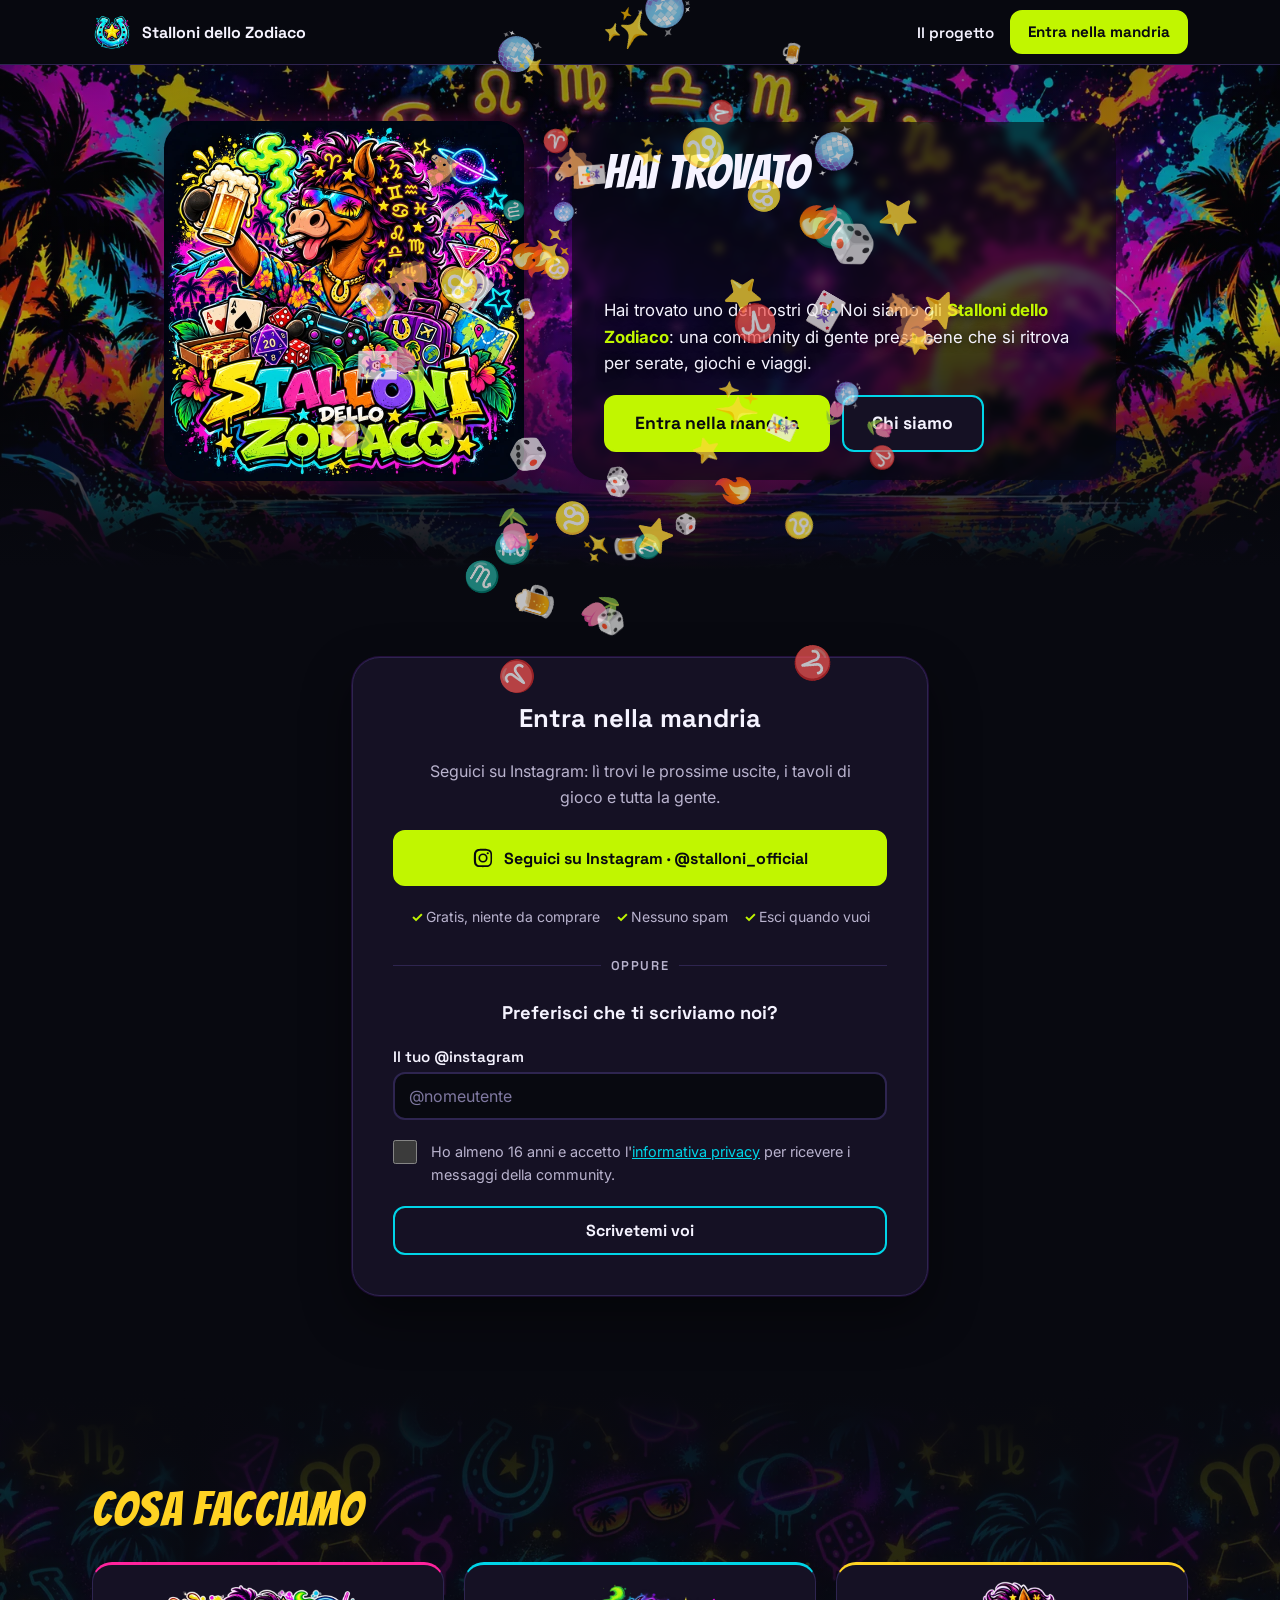
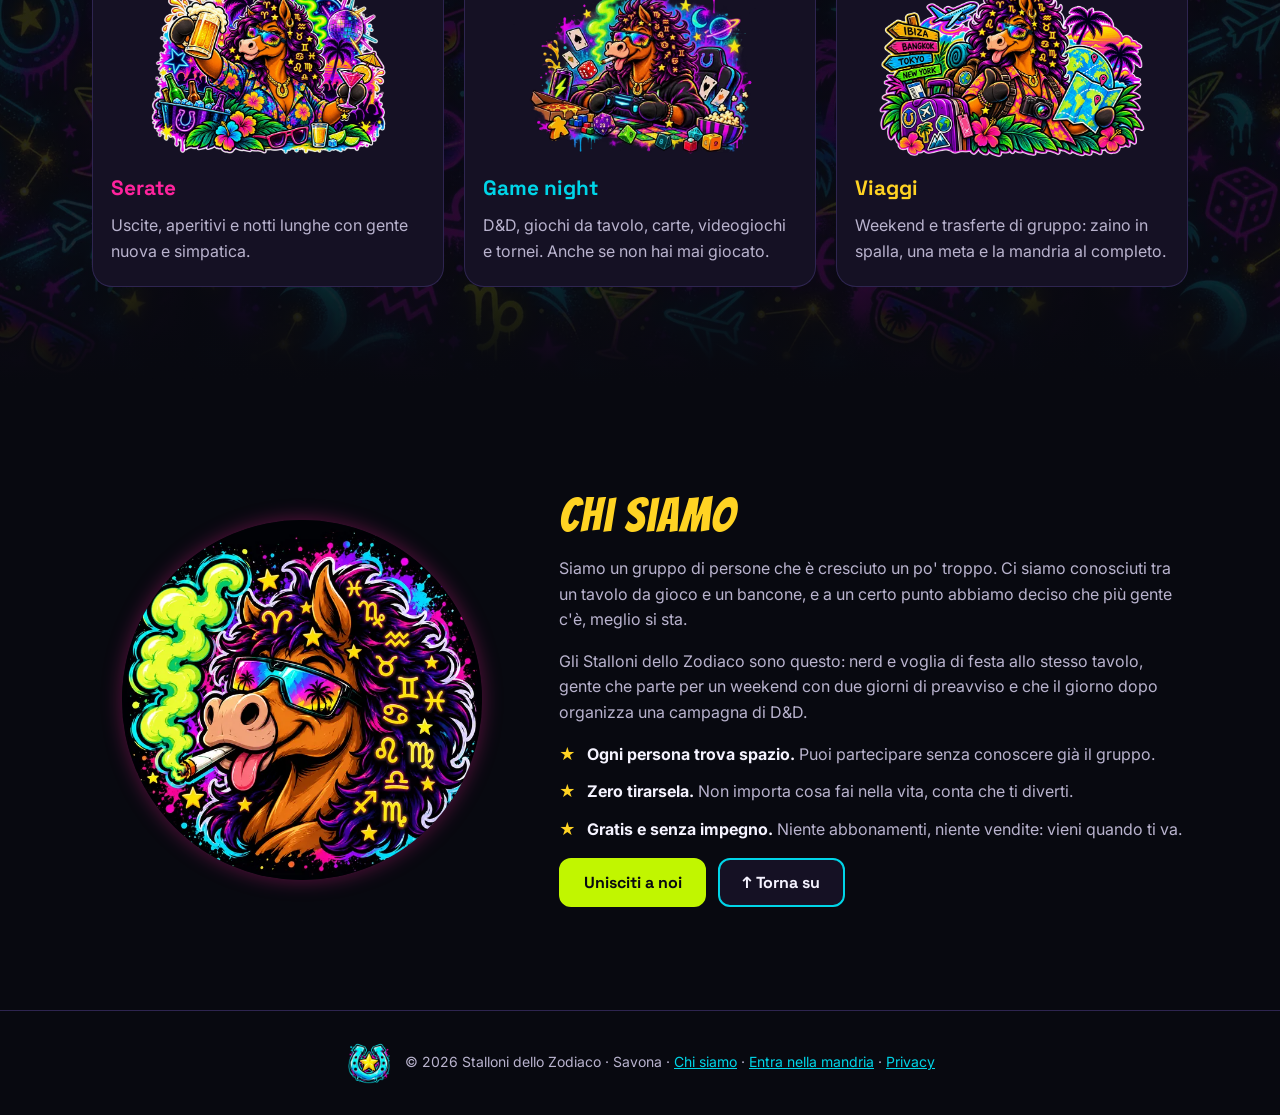
==== landing/stallonati/index.html @ fc93fd8c "Crea home caccia QR, condividi componenti e centra il modulo community" ====
<!doctype html>
<html lang="it">
<head>
  <meta charset="utf-8">
  <meta name="viewport" content="width=device-width, initial-scale=1, viewport-fit=cover">
  <title>Hai trovato la mandria · Stalloni dello Zodiaco</title>
  <meta name="description" content="Stalloni dello Zodiaco: una community di gente presa bene tra serate, game night e viaggi. Entra nella mandria.">
  <meta name="theme-color" content="#080910">
  <meta property="og:title" content="Hai trovato la mandria 🐴">
  <meta property="og:description" content="Serate, game night e viaggi con gente presa bene. Entra nella mandria degli Stalloni dello Zodiaco.">
  <meta property="og:image" content="../assets/og.jpg">
  <meta property="og:type" content="website">
  <link rel="icon" type="image/png" href="../assets/favicon.png">
  <link rel="apple-touch-icon" href="../assets/apple-touch-icon.png">
  <link rel="preconnect" href="https://fonts.googleapis.com">
  <link rel="preconnect" href="https://fonts.gstatic.com" crossorigin>
  <link href="https://fonts.googleapis.com/css2?family=Bangers&family=Inter:wght@400;500;600&family=Space+Grotesk:wght@500;600;700&display=swap" rel="stylesheet">
  <link rel="preload" as="image" href="../assets/brand/logo-completo.webp">
  <link rel="stylesheet" href="../style.css">
</head>
<body>
  <!-- INTRO: timbro "MANDRIA!" con esplosione di coriandoli. Tocca per saltare. -->
  <div class="intro" id="intro" aria-hidden="true">
    <img class="intro-logo" src="../assets/brand/logo-completo.webp" alt="">
    <div class="stamp">Sei stato stallonato</div>
  </div>
  <canvas class="confetti" id="confetti" aria-hidden="true"></canvas>

  <div data-component="header"></div>

  <main id="top">
    <!-- HERO -->
    <section class="hero">
      <div class="container hero-inner">
        <img class="hero-logo" src="../assets/brand/logo-completo.webp" width="720" height="720"
             alt="Logo Stalloni dello Zodiaco: uno stallone marrone con criniera viola piena di segni zodiacali">
        <div class="hero-copy">
          <h1 class="headline" aria-label="Hai trovato la mandria!">
            <span class="line">Hai trovato</span>
            <span class="line big" id="headline-accent">la mandria!</span>
          </h1>
          <p class="hero-sub">Hai trovato uno dei nostri QR. Noi siamo gli <strong>Stalloni dello Zodiaco</strong>: una community di gente presa bene che si ritrova per serate, giochi e viaggi.</p>
          <div class="hero-actions">
            <a class="button button-primary button-large" href="#mandria">Entra nella mandria</a>
            <a class="button button-secondary button-large" href="#chi-siamo">Chi siamo</a>
          </div>
        </div>
      </div>
    </section>

    <!-- ISCRIZIONE: WhatsApp e Instagram prima, form come alternativa -->
    <div data-component="mandria"></div>

    <div data-component="activities"></div>
    <div data-component="about"></div>
  </main>

  <div data-component="footer"></div>

  <script src="../modules/site.js"></script>
  <script src="../components/header.js"></script>
  <script src="../components/mandria.js"></script>
  <script src="../components/activities.js"></script>
  <script src="../components/about.js"></script>
  <script src="../components/footer.js"></script>
  <script src="../modules/config.js"></script>
  <script src="../modules/community.js"></script>
  <script src="../modules/qr-intro.js"></script>
</body>
</html>
---- landing/style.css ----
/* Stalloni dello Zodiaco: token dal design system (stalloni-design-system.md) */
:root {
  color-scheme: dark;

  --color-bg: #080910;
  --color-surface: #151124;
  --color-surface-2: #1d1733;
  --color-line: #2e2550;
  --color-purple: #8026CE;
  --color-cyan: #00D5E8;
  --color-pink: #FF239D;
  --color-lime: #C1F600;
  --color-yellow: #FFD323;
  --color-orange: #FF7518;
  --color-text: #F5F3FF;
  --color-text-muted: #B9B3CE;
  --color-on-accent: #080910;
  --color-error: #FF6FBE;

  --font-display: "Bangers", Impact, "Arial Black", sans-serif;
  --font-heading: "Space Grotesk", system-ui, sans-serif;
  --font-body: "Inter", system-ui, -apple-system, sans-serif;

  --gradient-brand: linear-gradient(135deg, #8026CE 0%, #FF239D 50%, #00D5E8 100%);
  --shadow-cyan: 0 0 20px rgba(0, 213, 232, 0.35);
  --shadow-pink: 0 0 20px rgba(255, 35, 157, 0.35);
  --shadow-lime: 0 0 20px rgba(193, 246, 0, 0.25);

  --radius-sm: 8px;
  --radius-md: 12px;
  --radius-lg: 20px;
  --radius-xl: 28px;
  --container-max: 1160px;
  --gutter: clamp(16px, 4vw, 32px);
  --section-space: clamp(3.5rem, 8vw, 7rem);
}

/* BASE */
*, *::before, *::after { box-sizing: border-box; }
[hidden] { display: none !important; }
html { scroll-behavior: smooth; scroll-padding-top: 72px; }

body {
  margin: 0;
  min-height: 100vh;
  background: var(--color-bg);
  color: var(--color-text);
  font-family: var(--font-body);
  font-size: 1rem;
  line-height: 1.6;
  overflow-x: hidden;
  -webkit-font-smoothing: antialiased;
}

img { max-width: 100%; height: auto; display: block; }
a { color: var(--color-cyan); }
h1, h2, h3 { margin: 0; text-wrap: balance; }
h2, h3 { font-family: var(--font-heading); font-weight: 700; }
p { margin: 0; }

:focus-visible { outline: 3px solid var(--color-cyan); outline-offset: 3px; }

.container {
  width: 100%;
  max-width: var(--container-max);
  margin: 0 auto;
  padding-left: max(var(--gutter), env(safe-area-inset-left, 0px));
  padding-right: max(var(--gutter), env(safe-area-inset-right, 0px));
}
.container.narrow { max-width: 640px; }

.section { padding-block: var(--section-space); }
.section-title {
  font-family: var(--font-display);
  font-weight: 400;
  font-size: 2.4rem;
  line-height: 1;
  letter-spacing: .025em;
  color: var(--color-yellow);
}

.sr-only { position: absolute; width: 1px; height: 1px; overflow: hidden; clip: rect(0 0 0 0); }
.hp { position: absolute; left: -9999px; width: 1px; height: 1px; opacity: 0; }

/* BOTTONI */
.button {
  display: inline-flex;
  align-items: center;
  justify-content: center;
  gap: 10px;
  min-height: 48px;
  padding: .8rem 1.4rem;
  border-radius: var(--radius-md);
  border: 2px solid transparent;
  font: 700 1rem/1.2 var(--font-heading);
  text-decoration: none;
  cursor: pointer;
  transition: transform .18s ease, box-shadow .18s ease, background-color .18s ease;
  -webkit-tap-highlight-color: transparent;
}
.button:hover { transform: translateY(-2px); }
.button:active { transform: translateY(0); }
.button[disabled] { opacity: .6; cursor: wait; transform: none; }
.button svg { width: 22px; height: 22px; flex: none; }

.button-primary { background: var(--color-lime); border-color: var(--color-lime); color: var(--color-on-accent); }
.button-primary:hover { box-shadow: var(--shadow-lime); }

.button-secondary { background: var(--color-surface); border-color: var(--color-cyan); color: var(--color-text); }
.button-secondary:hover { box-shadow: var(--shadow-cyan); }

.button-small { min-height: 44px; padding: .5rem 1rem; font-size: .95rem; }
.button-large { min-height: 56px; padding: 1rem 1.8rem; font-size: 1.1rem; }
.button-block { width: 100%; }

/* Bottone senza link ancora configurato */
.button.soon { opacity: .5; cursor: default; pointer-events: none; }

.linkbtn {
  background: none;
  border: 0;
  min-height: 44px;
  padding: 8px;
  font: 500 .95rem var(--font-body);
  color: var(--color-text-muted);
  text-decoration: underline;
  cursor: pointer;
}

/* HEADER */
.site-header {
  position: sticky;
  top: env(safe-area-inset-top, 0px);
  z-index: 20;
  background: rgba(8, 9, 16, .82);
  backdrop-filter: blur(10px);
  -webkit-backdrop-filter: blur(10px);
  border-bottom: 1px solid var(--color-line);
}
body::before {
  content: "";
  position: fixed;
  inset: 0 0 auto;
  height: env(safe-area-inset-top, 0px);
  z-index: 21;
  background: var(--color-bg);
}
.header-inner { display: flex; align-items: center; justify-content: space-between; gap: 12px; padding-block: 10px; }
.brand { display: flex; align-items: center; gap: 10px; color: var(--color-text); text-decoration: none; font: 700 1rem var(--font-heading); min-width: 0; }
.brand img { width: 40px; height: 40px; }
.brand span { white-space: nowrap; overflow: hidden; text-overflow: ellipsis; }
.header-nav { display: flex; align-items: center; gap: 6px; flex: none; }
.nav-link {
  display: inline-flex;
  align-items: center;
  min-height: 44px;
  padding: 0 10px;
  color: var(--color-text);
  font: 600 .95rem var(--font-heading);
  text-decoration: none;
  border-radius: var(--radius-sm);
}
.nav-link:hover { color: var(--color-cyan); }
.hero-actions { display: flex; flex-wrap: wrap; gap: 12px; justify-content: inherit; }
.hero-copy .hero-actions { justify-content: center; }

/* HERO */
.hero {
  position: relative;
  padding-block: 28px 56px;
  background:
    linear-gradient(180deg, rgba(8, 9, 16, .55) 0%, rgba(8, 9, 16, .35) 40%, var(--color-bg) 100%),
    url("assets/backgrounds/hero-cosmic-mobile.webp") center top / cover no-repeat,
    var(--color-bg);
}
.hero-inner { display: grid; gap: 20px; justify-items: center; text-align: center; }
.hero-logo {
  width: min(70vw, 300px);
  border-radius: var(--radius-xl);
  box-shadow: 0 18px 50px rgba(0, 0, 0, .55), var(--shadow-pink);
  animation: pop .7s cubic-bezier(.2, 1.6, .4, 1) both;
}
@keyframes pop { from { transform: scale(.6) rotate(-6deg); opacity: 0; } }
.hero-copy { display: grid; gap: 18px; justify-items: center; max-width: 34rem; }

.headline {
  font-family: var(--font-display);
  font-weight: 400;
  line-height: .95;
  letter-spacing: .025em;
  text-transform: uppercase;
}
.headline .line { display: block; font-size: clamp(2rem, 8vw, 3rem); color: var(--color-text); }
.headline .big { font-size: clamp(2.9rem, 13vw, 5.5rem); white-space: nowrap; }
.headline .big .ch {
  display: inline-block;
  color: var(--c);
  -webkit-text-stroke: 2px var(--color-bg);
  paint-order: stroke fill;
  text-shadow: 3px 4px 0 var(--color-bg);
  animation: bounce .6s cubic-bezier(.3, 1.8, .5, 1) both;
  animation-delay: calc(var(--i) * 50ms + 150ms);
}
@keyframes bounce { from { transform: translateY(-50px) scale(.4); opacity: 0; } }

.hero-sub { font-size: 1.05rem; color: var(--color-text); max-width: 32rem; text-shadow: 0 1px 8px rgba(0, 0, 0, .8); }
.hero-sub strong { color: var(--color-lime); }

/* PANNELLO ISCRIZIONE */
/* Ritmo uniforme e pannello centrato su entrambe le pagine. */
.join-section { padding-block: clamp(48px, 7vw, 88px); }
.join-section .panel { width: 100%; margin-inline: auto; padding: clamp(24px, 5vw, 40px); }
.join-section .join { text-align: center; gap: 20px; }
.join-section .join .lead { max-width: 28rem; margin-inline: auto; }
.join-section .panel > form, .join-section .panel > .success { margin-top: 28px; }
.join-section form { gap: 20px; }
.join-section #signup h3, .join-section #profile > .lead { text-align: center; }
.join-section .social { min-height: 56px; }
.join-section .trust { gap: 8px 16px; }
.join-section .field, .join-section .check { text-align: left; }
.join-section .check { align-items: start; }
.join-section .or { margin: 0 0 4px; }
[data-component="header"] { position: sticky; top: env(safe-area-inset-top, 0px); z-index: 20; }
[data-component="header"] .site-header { position: static; }
.panel {
  background: var(--color-surface);
  border: 1px solid var(--color-line);
  border-radius: var(--radius-xl);
  padding: 24px 20px;
  box-shadow: 0 20px 50px rgba(0, 0, 0, .45), 0 0 0 1px rgba(128, 38, 206, .25);
}
.panel h2 { font-size: 1.6rem; }
.lead { color: var(--color-text-muted); }
.join, form, .success { display: grid; gap: 14px; }
.panel-mascot { width: 104px; height: 104px; justify-self: center; border-radius: 50%; box-shadow: var(--shadow-pink); }
#profile h2, .success h2, .success .lead { text-align: center; }

.trust {
  list-style: none;
  margin: 0;
  padding: 0;
  display: flex;
  flex-wrap: wrap;
  justify-content: center;
  gap: 4px 16px;
  font-size: .875rem;
  color: var(--color-text-muted);
}
.trust li::before { content: "✓ "; color: var(--color-lime); font-weight: 700; }

.or {
  display: flex;
  align-items: center;
  gap: 10px;
  margin-top: 10px;
  color: var(--color-text-muted);
  font: 600 .8rem var(--font-heading);
  text-transform: uppercase;
  letter-spacing: .12em;
}
.or::before, .or::after { content: ""; flex: 1; height: 1px; background: var(--color-line); }
#signup h3 { font-size: 1.15rem; }

/* CAMPI FORM */
.field { display: grid; gap: 6px; border: 0; padding: 0; margin: 0; min-width: 0; }
.label { font: 600 .95rem var(--font-heading); color: var(--color-text); padding: 0; }
.label em { font-weight: 500; font-style: normal; color: var(--color-text-muted); }
input[type=text], input[type=tel], input[type=email] {
  width: 100%;
  min-height: 48px;
  padding: 12px 14px;
  font: 400 1rem var(--font-body); /* 16px evita lo zoom automatico su iOS */
  color: var(--color-text);
  background: var(--color-bg);
  border: 2px solid var(--color-line);
  border-radius: var(--radius-md);
  outline: none;
  transition: border-color .15s, box-shadow .15s;
  appearance: none;
}
input::placeholder { color: #7f78a0; }
input:focus { border-color: var(--color-cyan); box-shadow: var(--shadow-cyan); }
input.invalid { border-color: var(--color-error); }

.check { display: grid; grid-template-columns: 28px 1fr; gap: 10px; align-items: start; font-size: .9rem; color: var(--color-text-muted); }
.check input { width: 24px; height: 24px; margin: 0; accent-color: var(--color-lime); }
.check.invalid span { color: var(--color-error); }

.error {
  padding: 10px 12px;
  border-radius: var(--radius-sm);
  border: 1px solid var(--color-error);
  background: rgba(255, 35, 157, .1);
  color: var(--color-text);
  font-size: .9rem;
}
.error::before { content: "⚠ "; color: var(--color-error); }

/* CLASSI D&D */
.chips { display: grid; grid-template-columns: 1fr 1fr; gap: 8px; }
.chip {
  position: relative;
  display: flex;
  align-items: center;
  gap: 8px;
  min-height: 56px;
  padding: 10px;
  border: 2px solid var(--color-line);
  border-radius: var(--radius-md);
  background: var(--color-bg);
  font: 600 .85rem/1.2 var(--font-heading);
  cursor: pointer;
  transition: transform .15s, border-color .15s, box-shadow .15s;
  -webkit-tap-highlight-color: transparent;
}
.chip input { position: absolute; opacity: 0; pointer-events: none; }
.chip .ico { font-size: 22px; flex: none; }
.chip:has(input:checked) { border-color: var(--c, var(--color-lime)); box-shadow: 0 0 14px color-mix(in srgb, var(--c, var(--color-lime)) 45%, transparent); }
.chip:has(input:focus-visible) { outline: 3px solid var(--color-cyan); outline-offset: 2px; }
.verdict { min-height: 1.5em; font-size: .95rem; color: var(--color-lime); }

/* COSA FACCIAMO */
.activities {
  background:
    linear-gradient(180deg, var(--color-bg) 0%, rgba(8, 9, 16, .86) 18%, rgba(8, 9, 16, .86) 82%, var(--color-bg) 100%),
    url("assets/backgrounds/zodiac-pattern.webp") center / 900px auto repeat,
    var(--color-bg);
}
.cards { display: grid; gap: 20px; margin-top: 28px; }
.card {
  display: grid;
  gap: 8px;
  align-content: start;
  min-width: 0;
  padding: 16px 18px 22px;
  background: var(--color-surface);
  border: 1px solid var(--color-line);
  border-top: 3px solid var(--accent);
  border-radius: var(--radius-lg);
  transition: transform .18s ease, box-shadow .18s ease;
}
.card:hover { transform: translateY(-2px); box-shadow: 0 0 22px color-mix(in srgb, var(--accent) 30%, transparent); }
.card-art {
  display: grid;
  place-items: center;
  width: 100%;
  min-width: 0;
  min-height: 0;
  aspect-ratio: 16 / 9;
  overflow: hidden;
  margin-bottom: 6px;
}
.card-art img {
  width: 100%;
  height: 100%;
  min-width: 0;
  min-height: 0;
  max-width: 100%;
  max-height: 100%;
  object-fit: contain;
  object-position: center;
}
.card h3 { font-size: 1.3rem; color: var(--accent); }
.card p { min-width: 0; color: var(--color-text-muted); overflow-wrap: anywhere; }
.card-pink { --accent: var(--color-pink); }
.card-cyan { --accent: var(--color-cyan); }
.card-yellow { --accent: var(--color-yellow); }

/* CHI SIAMO */
.about-inner { display: grid; gap: 24px; align-items: center; }
.about-mascot { width: min(64vw, 280px); justify-self: center; border-radius: 50%; box-shadow: var(--shadow-pink); }
.about-copy { display: grid; gap: 16px; justify-items: start; }
.about-copy p { color: var(--color-text-muted); max-width: 62ch; }
.values { list-style: none; margin: 0; padding: 0; display: grid; gap: 12px; }
.values li { padding-left: 28px; position: relative; color: var(--color-text-muted); }
.values li::before { content: "★"; position: absolute; left: 0; top: 0; color: var(--color-yellow); }
.values strong { color: var(--color-text); }

/* FOOTER */
.site-footer {
  border-top: 1px solid var(--color-line);
  padding-block: 28px max(28px, env(safe-area-inset-bottom, 0px));
  color: var(--color-text-muted);
  font-size: .875rem;
}
.footer-inner { display: flex; align-items: center; justify-content: center; gap: 12px; flex-wrap: wrap; text-align: center; }

/* INTRO: logo che entra girando, timbro che sbatte, schermo che trema */
.intro {
  position: fixed;
  inset: 0;
  z-index: 50;
  display: grid;
  place-items: center;
  background: radial-gradient(circle at 50% 45%, #241245 0%, var(--color-bg) 70%);
  cursor: pointer;
  animation: intro-out .45s ease-in 2.3s forwards;
}
.intro.skip { animation: intro-out .25s ease-in forwards; }
.intro-logo { grid-area: 1 / 1; width: min(70vw, 320px); border-radius: var(--radius-xl); animation: intro-logo .9s cubic-bezier(.2, 1.4, .4, 1) both; }
.stamp {
  grid-area: 1 / 1;
  font-family: var(--font-display);
  font-size: clamp(1.35rem, 6.5vw, 3.8rem);
  letter-spacing: .03em;
  white-space: nowrap;
  text-transform: uppercase;
  color: var(--color-lime);
  padding: 4px 18px;
  border: 5px solid var(--color-lime);
  border-radius: var(--radius-md);
  background: rgba(8, 9, 16, .7);
  box-shadow: var(--shadow-lime);
  transform: rotate(-10deg);
  animation: stamp .35s cubic-bezier(.5, 0, .7, 1.4) .95s both;
}
@keyframes intro-logo { from { transform: scale(0) rotate(-540deg); opacity: 0; } to { transform: none; opacity: 1; } }
@keyframes stamp { from { transform: rotate(-10deg) scale(4); opacity: 0; } to { transform: rotate(-10deg) scale(1); opacity: 1; } }
@keyframes intro-out { to { opacity: 0; visibility: hidden; } }
.intro.shake { animation: shake .45s cubic-bezier(.36, .07, .19, .97), intro-out .45s ease-in 2.3s forwards; }
@keyframes shake {
  10%, 90% { transform: translate(-2px, 1px); }
  20%, 80% { transform: translate(5px, -3px); }
  30%, 50%, 70% { transform: translate(-8px, 4px) rotate(-1deg); }
  40%, 60% { transform: translate(8px, -4px) rotate(1deg); }
}
.confetti { position: fixed; inset: 0; width: 100%; height: 100%; z-index: 60; pointer-events: none; }

/* DESKTOP */
@media (min-width: 768px) {
  .section-title { font-size: 3rem; }
  .panel { padding: 32px; }
  .cards { grid-template-columns: repeat(3, 1fr); }
  .about-inner { grid-template-columns: 2fr 3fr; gap: 48px; }
  .about-mascot { width: 100%; max-width: 360px; }
}
@media (min-width: 900px) {
  .hero {
    padding-block: 56px 88px;
    background:
      linear-gradient(180deg, rgba(8, 9, 16, .45) 0%, rgba(8, 9, 16, .3) 50%, var(--color-bg) 100%),
      url("assets/backgrounds/hero-cosmic.webp") center / cover no-repeat,
      var(--color-bg);
  }
  .hero-inner {
    grid-template-columns: minmax(260px, 360px) minmax(0, 34rem);
    justify-content: center;
    justify-items: stretch;
    gap: clamp(24px, 4vw, 48px);
    text-align: left;
    align-items: center;
  }
  .hero-logo { width: min(100%, 360px); justify-self: center; }
  .hero-copy .hero-actions { justify-content: flex-start; }
  .hero-copy { width: 100%; justify-items: start; padding: 28px 32px; border-radius: var(--radius-xl); background: rgba(8, 9, 16, .62); backdrop-filter: blur(4px); -webkit-backdrop-filter: blur(4px); }
}

@media (prefers-reduced-motion: reduce) {
  *, *::before, *::after {
    scroll-behavior: auto !important;
    animation-duration: .01ms !important;
    animation-delay: 0s !important;
    transition-duration: .01ms !important;
  }
}

/* Schermi molto stretti: solo il simbolo nell'header, così "Chi siamo" ed "Entra" restano interi */
@media (max-width: 400px) {
  .brand span { display: none; }
}
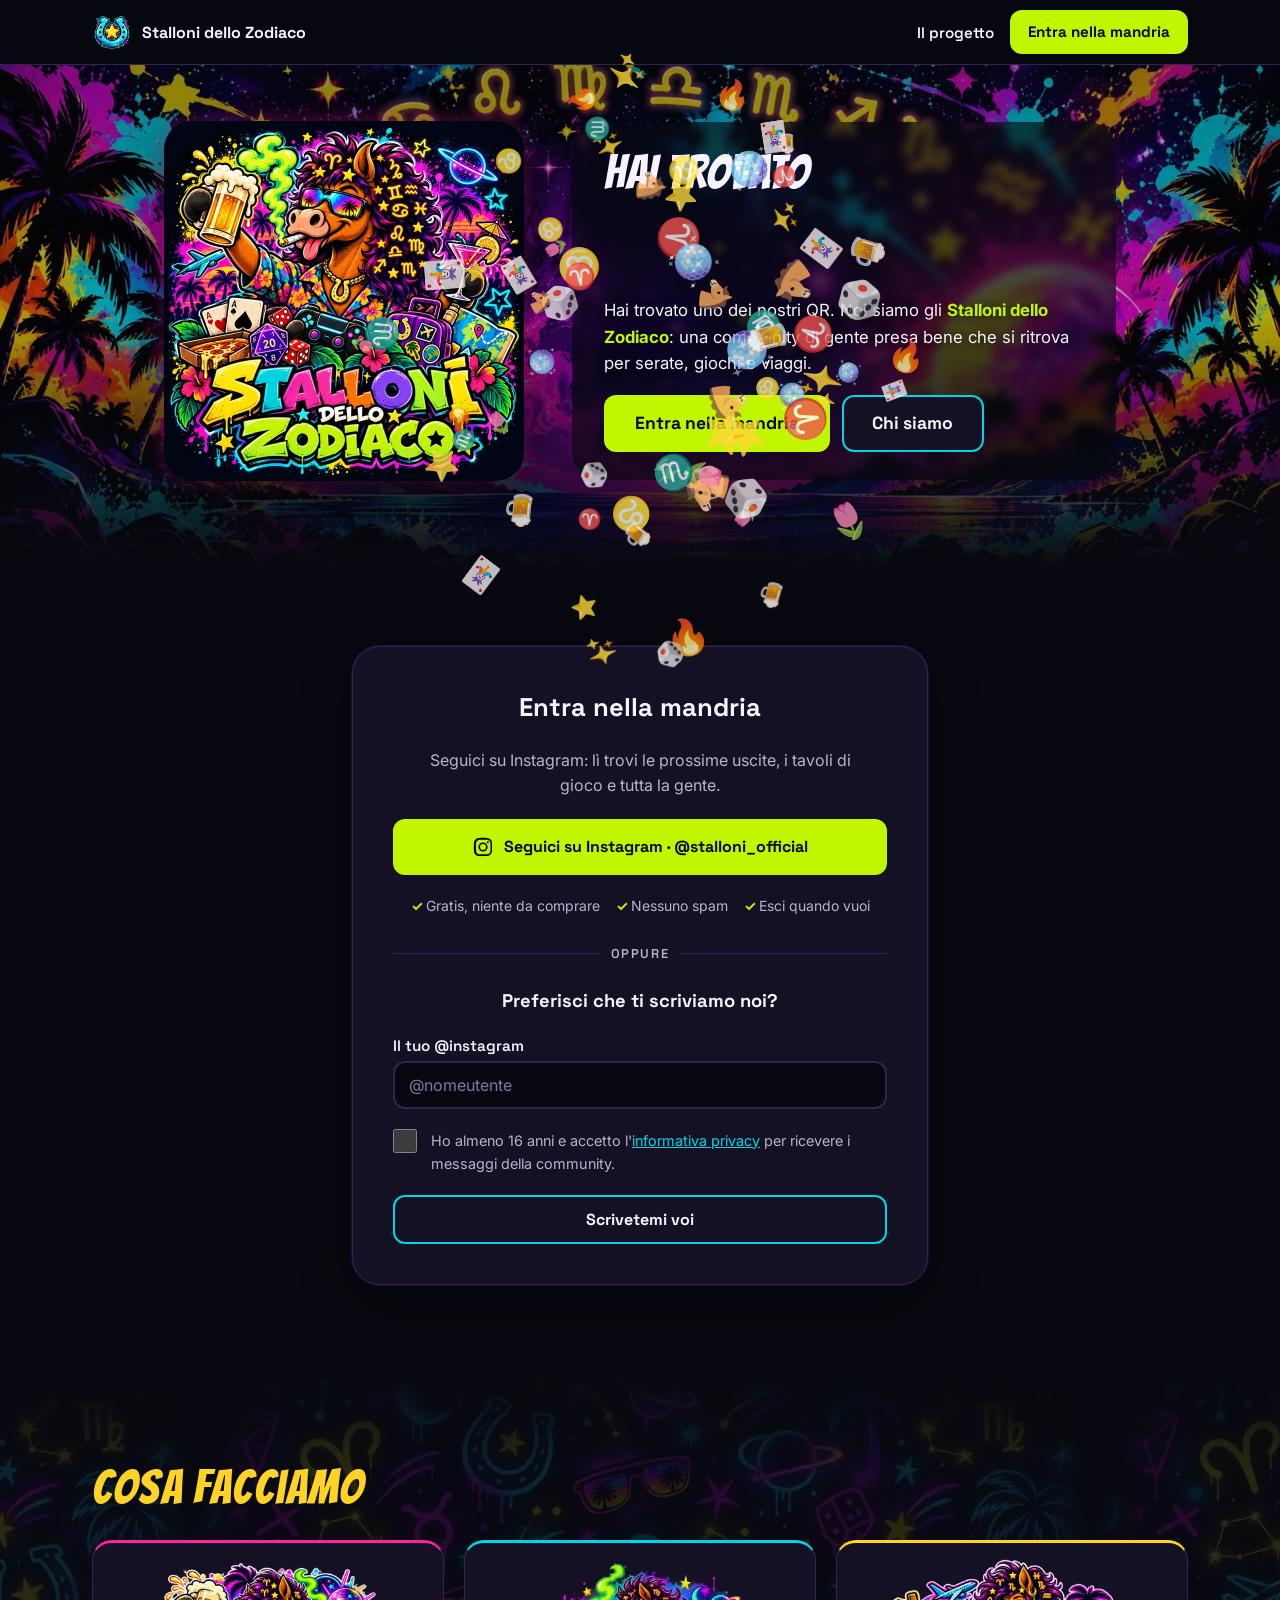
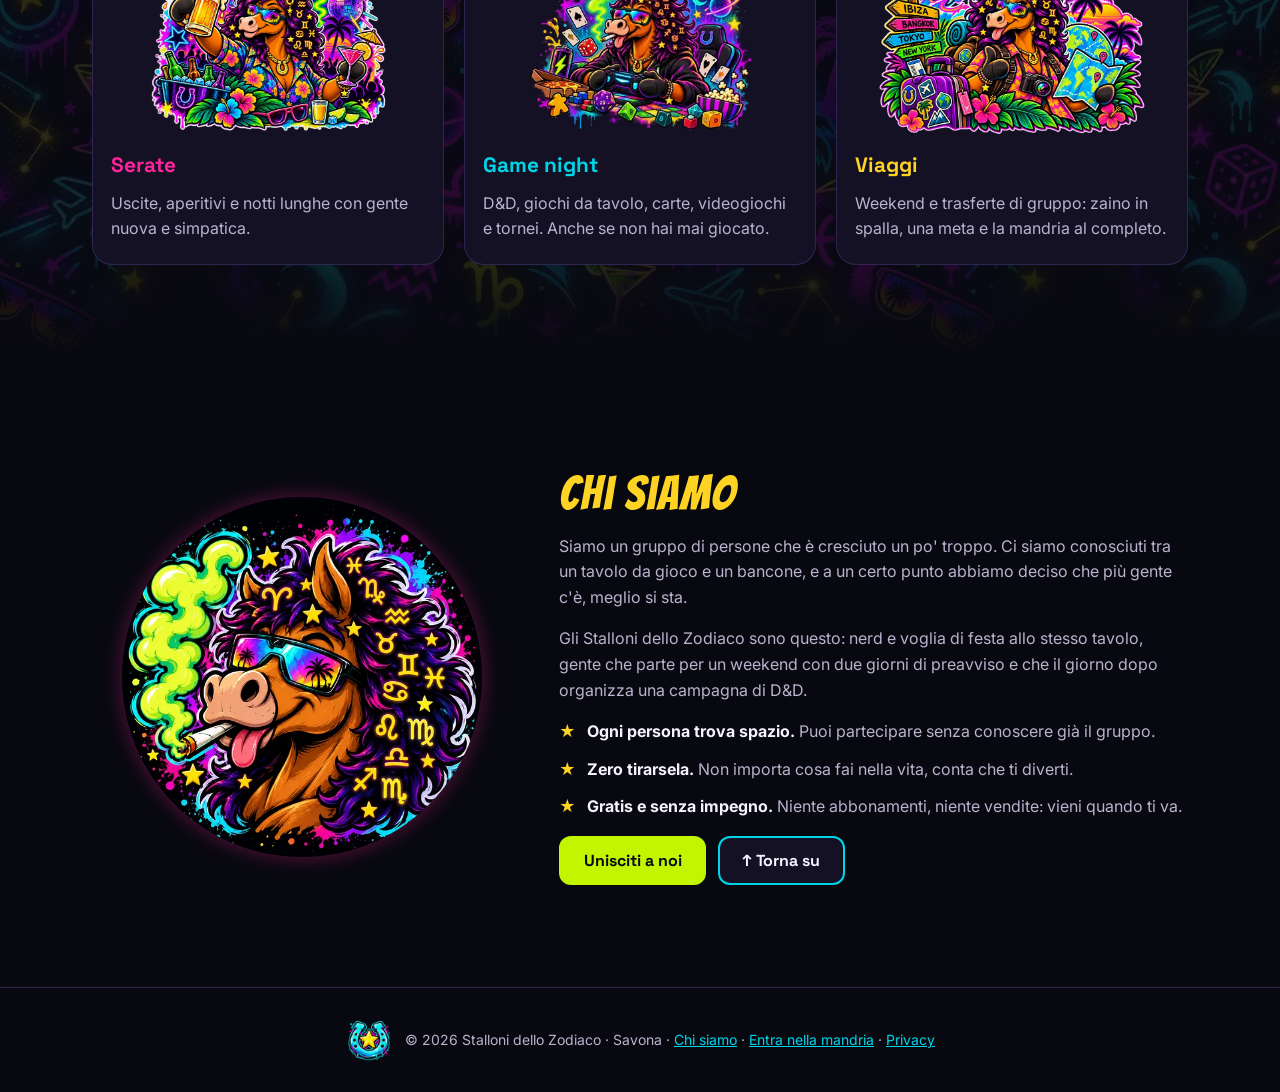
==== commit 7a9ccbb4: "Correggi distacco desktop del modulo e invalida cache degli asset" ====
--- a/landing/stallonati/index.html
+++ b/landing/stallonati/index.html
@@ -16,7 +16,7 @@
   <link rel="preconnect" href="https://fonts.gstatic.com" crossorigin>
   <link href="https://fonts.googleapis.com/css2?family=Bangers&family=Inter:wght@400;500;600&family=Space+Grotesk:wght@500;600;700&display=swap" rel="stylesheet">
   <link rel="preload" as="image" href="../assets/brand/logo-completo.webp">
-  <link rel="stylesheet" href="../style.css">
+  <link rel="stylesheet" href="../style.css?v=69094abbc0d0">
 </head>
 <body>
   <!-- INTRO: timbro "MANDRIA!" con esplosione di coriandoli. Tocca per saltare. -->
@@ -57,14 +57,14 @@
 
   <div data-component="footer"></div>
 
-  <script src="../modules/site.js"></script>
-  <script src="../components/header.js"></script>
-  <script src="../components/mandria.js"></script>
-  <script src="../components/activities.js"></script>
-  <script src="../components/about.js"></script>
-  <script src="../components/footer.js"></script>
-  <script src="../modules/config.js"></script>
-  <script src="../modules/community.js"></script>
-  <script src="../modules/qr-intro.js"></script>
+  <script src="../modules/site.js?v=35cf9fdd1057"></script>
+  <script src="../components/header.js?v=c90a562351d9"></script>
+  <script src="../components/mandria.js?v=98e8d9ac07cf"></script>
+  <script src="../components/activities.js?v=6e97bf2166b1"></script>
+  <script src="../components/about.js?v=bbb4cf50ce5b"></script>
+  <script src="../components/footer.js?v=427faced7dce"></script>
+  <script src="../modules/config.js?v=8bb646c5b11b"></script>
+  <script src="../modules/community.js?v=608f2d60febc"></script>
+  <script src="../modules/qr-intro.js?v=52d66382fd5a"></script>
 </body>
 </html>
--- a/landing/style.css
+++ b/landing/style.css
@@ -429,6 +429,7 @@
 /* DESKTOP */
 @media (min-width: 768px) {
   .section-title { font-size: 3rem; }
+  .join-section { padding-block: clamp(64px, 6vw, 96px); }
   .panel { padding: 32px; }
   .cards { grid-template-columns: repeat(3, 1fr); }
   .about-inner { grid-template-columns: 2fr 3fr; gap: 48px; }
@@ -467,4 +468,5 @@
 /* Schermi molto stretti: solo il simbolo nell'header, così "Chi siamo" ed "Entra" restano interi */
 @media (max-width: 400px) {
   .brand span { display: none; }
-}
+  .header-nav .nav-link { display: none; }
+}
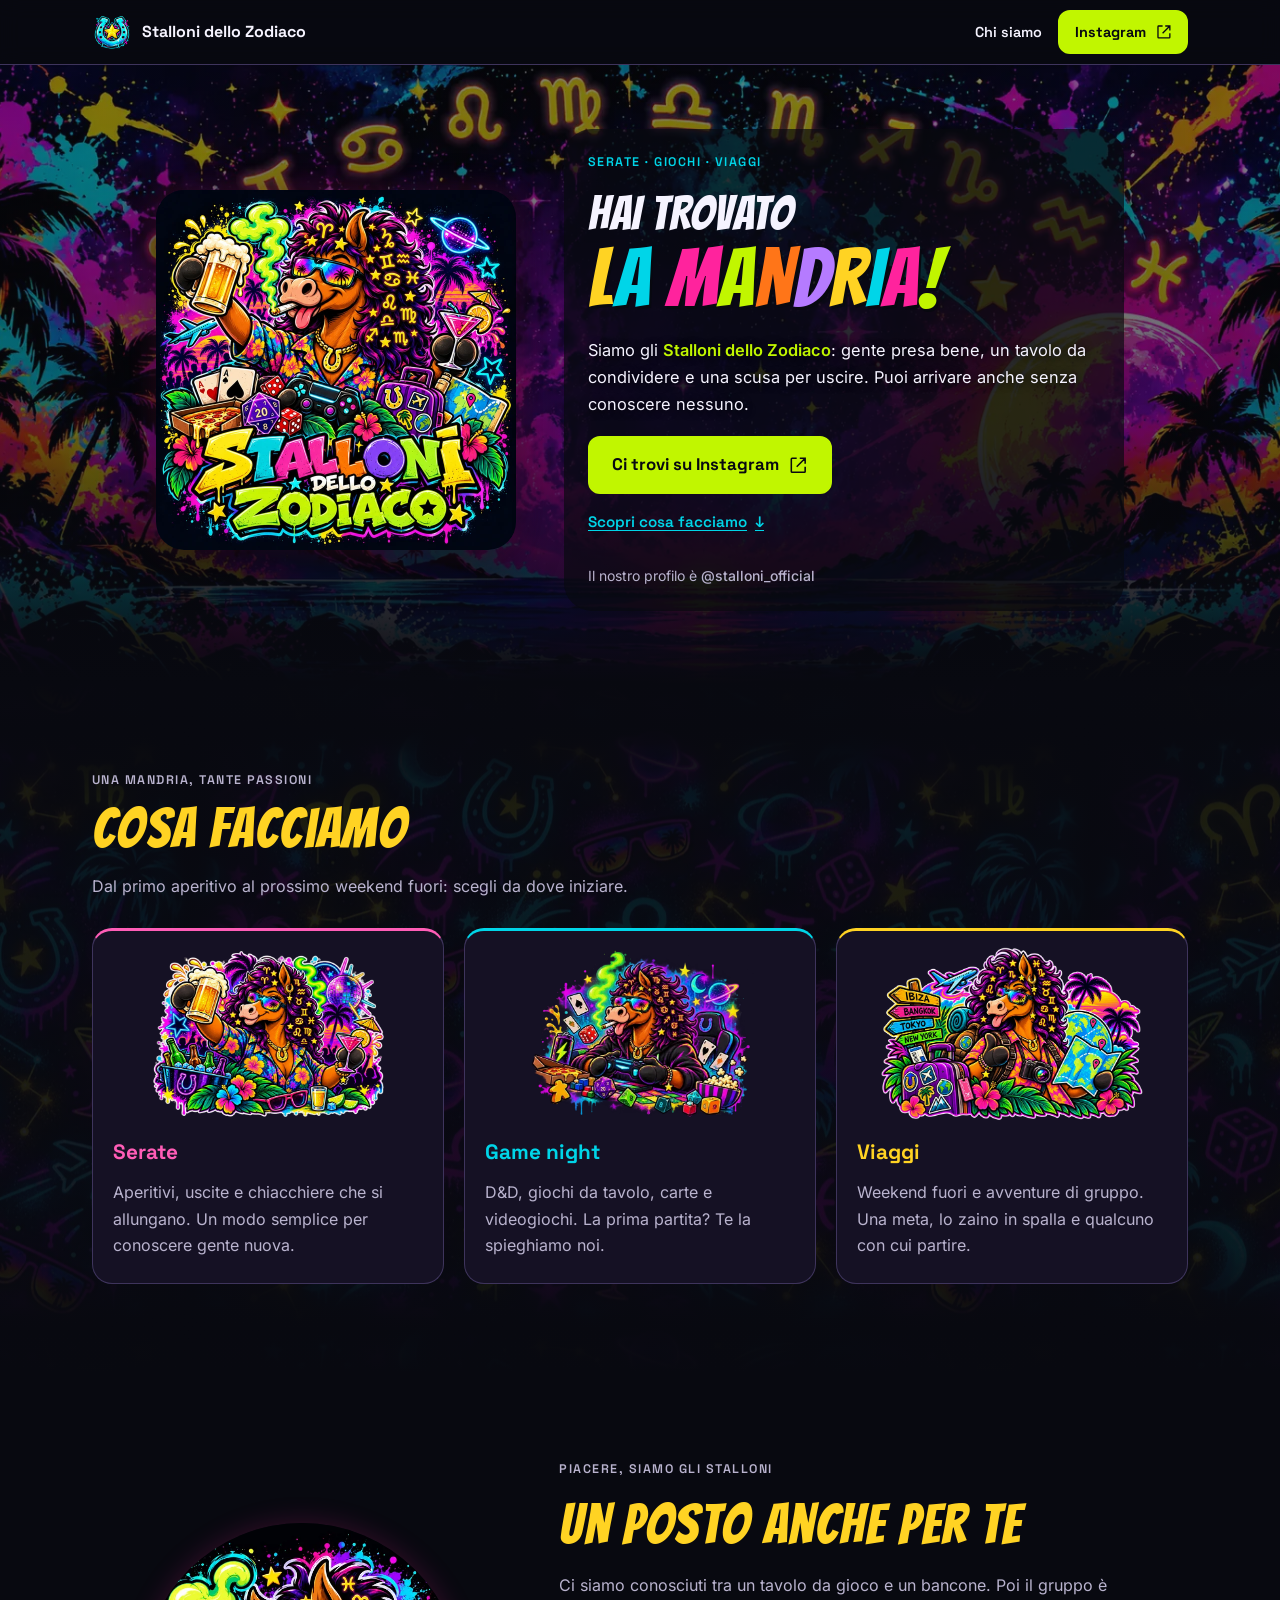
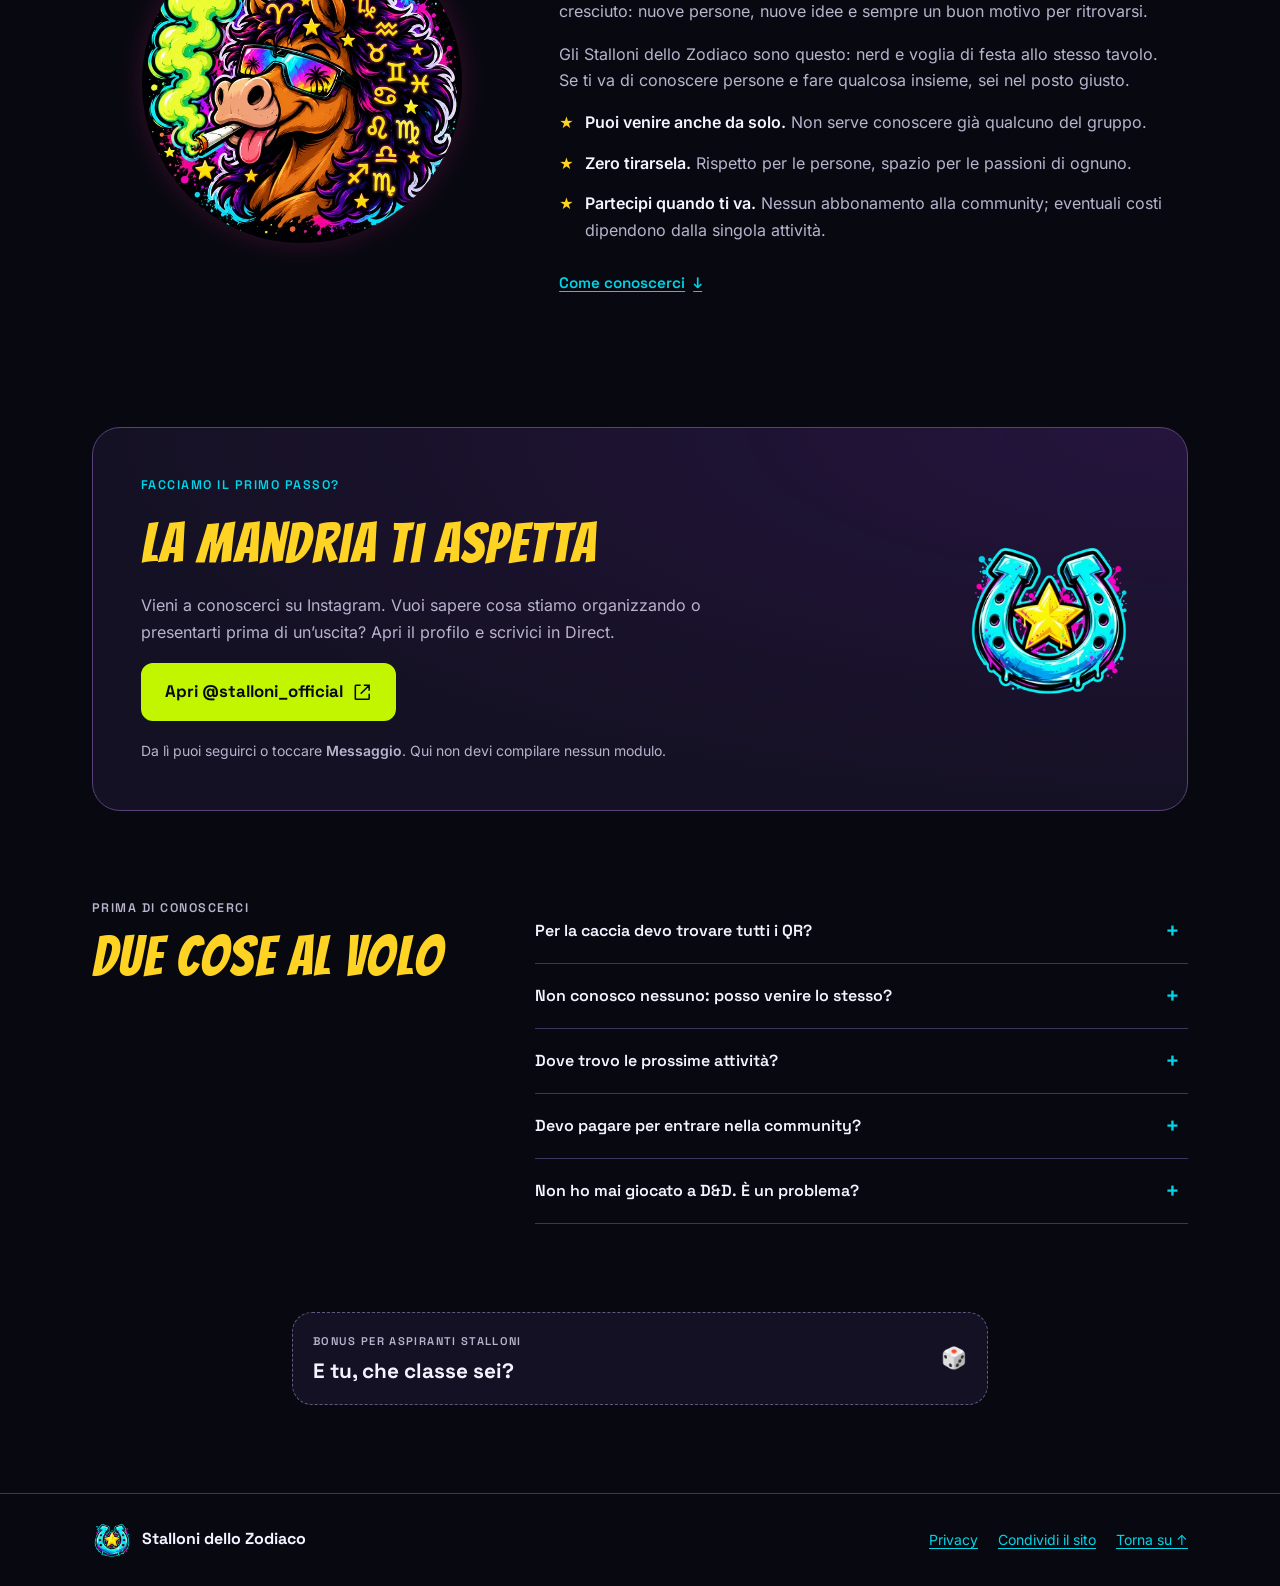
==== commit 30e76184: "Rivedi UI, UX e copy di home e pagina QR Semplifica il contatto su Instagram, preserva la caccia a S" ====
--- a/landing/stallonati/index.html
+++ b/landing/stallonati/index.html
@@ -1,70 +1,124 @@
 <!doctype html>
+<!-- Generato da render-site.py; modificare site-source/ e landing/components/. -->
 <html lang="it">
 <head>
   <meta charset="utf-8">
   <meta name="viewport" content="width=device-width, initial-scale=1, viewport-fit=cover">
-  <title>Hai trovato la mandria · Stalloni dello Zodiaco</title>
-  <meta name="description" content="Stalloni dello Zodiaco: una community di gente presa bene tra serate, game night e viaggi. Entra nella mandria.">
+  <title>Hai trovato la mandria! · Stalloni dello Zodiaco</title>
+  <meta name="description" content="Serate, giochi e viaggi con gli Stalloni dello Zodiaco. Scopri la community su Instagram: @stalloni_official.">
   <meta name="theme-color" content="#080910">
-  <meta property="og:title" content="Hai trovato la mandria 🐴">
-  <meta property="og:description" content="Serate, game night e viaggi con gente presa bene. Entra nella mandria degli Stalloni dello Zodiaco.">
-  <meta property="og:image" content="../assets/og.jpg">
+  <link rel="canonical" href="https://frappaf.github.io/stalloni-dello-zodiaco/stallonati/">
+  <meta property="og:title" content="Hai trovato la mandria! · Stalloni dello Zodiaco">
+  <meta property="og:description" content="Serate, giochi e viaggi con gli Stalloni dello Zodiaco. Scopri la community su Instagram: @stalloni_official.">
+  <meta property="og:image" content="https://frappaf.github.io/stalloni-dello-zodiaco/assets/og.jpg">
+  <meta property="og:image:alt" content="Stalloni dello Zodiaco, serate, giochi e viaggi">
+  <meta property="og:url" content="https://frappaf.github.io/stalloni-dello-zodiaco/stallonati/">
+  <meta property="og:locale" content="it_IT">
   <meta property="og:type" content="website">
+  <meta name="twitter:card" content="summary_large_image">
   <link rel="icon" type="image/png" href="../assets/favicon.png">
   <link rel="apple-touch-icon" href="../assets/apple-touch-icon.png">
-  <link rel="preconnect" href="https://fonts.googleapis.com">
-  <link rel="preconnect" href="https://fonts.gstatic.com" crossorigin>
-  <link href="https://fonts.googleapis.com/css2?family=Bangers&family=Inter:wght@400;500;600&family=Space+Grotesk:wght@500;600;700&display=swap" rel="stylesheet">
+  <link rel="preload" as="font" type="font/woff2" href="../assets/fonts/bangers-latin-400-normal.woff2" crossorigin>
   <link rel="preload" as="image" href="../assets/brand/logo-completo.webp">
-  <link rel="stylesheet" href="../style.css?v=69094abbc0d0">
+  <link rel="stylesheet" href="../style.css?v=1ac4c5548995">
+  <script src="../modules/community.js?v=fa4645176e20" defer></script>
+  <script src="../modules/qr-intro.js?v=5d71629eb20b" defer></script>
 </head>
 <body>
-  <!-- INTRO: timbro "MANDRIA!" con esplosione di coriandoli. Tocca per saltare. -->
-  <div class="intro" id="intro" aria-hidden="true">
-    <img class="intro-logo" src="../assets/brand/logo-completo.webp" alt="">
-    <div class="stamp">Sei stato stallonato</div>
+<a class="skip-link" href="#top">Vai al contenuto</a>
+  <div class="intro" id="intro" hidden>
+    <img class="intro-logo" src="../assets/brand/logo-completo.webp" width="320" height="320" alt="">
+    <div class="stamp" aria-hidden="true">Hai trovato la mandria!</div>
+    <button class="intro-skip" id="introSkip" type="button">Salta intro <span aria-hidden="true">→</span></button>
   </div>
-  <canvas class="confetti" id="confetti" aria-hidden="true"></canvas>
+  <header class="site-header">
+    <div class="container header-inner">
+      <a class="brand" href="#top" aria-label="Stalloni dello Zodiaco, torna all'inizio"><img src="../assets/brand/simbolo-stalloni.webp" width="40" height="40" alt=""><span>Stalloni dello Zodiaco</span></a>
+      <nav class="header-nav" aria-label="Navigazione principale">
+        <a class="nav-link" href="#chi-siamo">Chi siamo</a>
+        <a class="button button-primary button-small" href="https://www.instagram.com/stalloni_official/">Instagram <svg viewBox="0 0 24 24" fill="none" stroke="currentColor" stroke-width="2" aria-hidden="true"><path d="M14 3h7v7M21 3 10 14M10 3H4a1 1 0 0 0-1 1v16a1 1 0 0 0 1 1h16a1 1 0 0 0 1-1v-6"/></svg></a>
+      </nav>
+    </div>
+  </header>
 
-  <div data-component="header"></div>
-
-  <main id="top">
-    <!-- HERO -->
-    <section class="hero">
+<main id="top" tabindex="-1">
+    <section class="hero" aria-labelledby="hero-title">
       <div class="container hero-inner">
-        <img class="hero-logo" src="../assets/brand/logo-completo.webp" width="720" height="720"
-             alt="Logo Stalloni dello Zodiaco: uno stallone marrone con criniera viola piena di segni zodiacali">
+        <img class="hero-logo" src="../assets/brand/logo-completo.webp" width="720" height="720" fetchpriority="high" alt="Stalloni dello Zodiaco: la nostra mascotte con la criniera zodiacale">
         <div class="hero-copy">
-          <h1 class="headline" aria-label="Hai trovato la mandria!">
-            <span class="line">Hai trovato</span>
-            <span class="line big" id="headline-accent">la mandria!</span>
-          </h1>
-          <p class="hero-sub">Hai trovato uno dei nostri QR. Noi siamo gli <strong>Stalloni dello Zodiaco</strong>: una community di gente presa bene che si ritrova per serate, giochi e viaggi.</p>
-          <div class="hero-actions">
-            <a class="button button-primary button-large" href="#mandria">Entra nella mandria</a>
-            <a class="button button-secondary button-large" href="#chi-siamo">Chi siamo</a>
-          </div>
+          <p class="eyebrow">Serate · Giochi · Viaggi</p>
+          <h1 class="headline" id="hero-title" aria-label="Hai trovato la mandria!"><span class="line">Hai trovato</span><span class="line big" id="headline-accent">la mandria!</span></h1>
+          <p class="hero-sub">Siamo gli <strong>Stalloni dello Zodiaco</strong>: gente presa bene, un tavolo da condividere e una scusa per uscire. Puoi arrivare anche senza conoscere nessuno.</p>
+          <div class="hero-actions"><a class="button button-primary button-large" href="https://www.instagram.com/stalloni_official/">Ci trovi su Instagram <svg viewBox="0 0 24 24" fill="none" stroke="currentColor" stroke-width="2" aria-hidden="true"><path d="M14 3h7v7M21 3 10 14M10 3H4a1 1 0 0 0-1 1v16a1 1 0 0 0 1 1h16a1 1 0 0 0 1-1v-6"/></svg></a><a class="text-link" href="#attivita">Scopri cosa facciamo <span aria-hidden="true">↓</span></a></div>
+          <p class="hero-note">Il nostro profilo è <strong>@stalloni_official</strong></p>
+        </div>
+      </div>
+    </section>    <section class="section activities" id="attivita" aria-labelledby="attivita-title">
+      <div class="container">
+        <p class="eyebrow">Una mandria, tante passioni</p>
+        <h2 class="section-title" id="attivita-title">Cosa facciamo</h2>
+        <p class="section-intro">Dal primo aperitivo al prossimo weekend fuori: scegli da dove iniziare.</p>
+        <div class="cards">
+          <article class="card card-pink"><div class="card-art"><img src="../assets/illustrations/serate.webp" width="800" height="533" loading="lazy" alt="La mascotte della community a una festa tropicale"></div><h3>Serate</h3><p>Aperitivi, uscite e chiacchiere che si allungano. Un modo semplice per conoscere gente nuova.</p></article>
+          <article class="card card-cyan"><div class="card-art"><img src="../assets/illustrations/game-night.webp" width="800" height="533" loading="lazy" alt="La mascotte con controller, dadi, carte e pizza"></div><h3>Game night</h3><p>D&amp;D, giochi da tavolo, carte e videogiochi. La prima partita? Te la spieghiamo noi.</p></article>
+          <article class="card card-yellow"><div class="card-art"><img src="../assets/illustrations/viaggi.webp" width="800" height="533" loading="lazy" alt="La mascotte pronta a partire con zaino, valigia e mappa"></div><h3>Viaggi</h3><p>Weekend fuori e avventure di gruppo. Una meta, lo zaino in spalla e qualcuno con cui partire.</p></article>
         </div>
       </div>
     </section>
+    <section class="section about" id="chi-siamo" aria-labelledby="chi-siamo-title">
+      <div class="container about-inner">
+        <img class="about-mascot" src="../assets/brand/logo-mascotte.webp" width="600" height="600" loading="lazy" alt="La mascotte degli Stalloni con occhiali da sole e criniera zodiacale">
+        <div class="about-copy">
+          <p class="eyebrow">Piacere, siamo gli Stalloni</p>
+          <h2 class="section-title" id="chi-siamo-title">Un posto anche per te</h2>
+          <p>Ci siamo conosciuti tra un tavolo da gioco e un bancone. Poi il gruppo è cresciuto: nuove persone, nuove idee e sempre un buon motivo per ritrovarsi.</p>
+          <p>Gli Stalloni dello Zodiaco sono questo: nerd e voglia di festa allo stesso tavolo. Se ti va di conoscere persone e fare qualcosa insieme, sei nel posto giusto.</p>
+          <ul class="values">
+            <li><strong>Puoi venire anche da solo.</strong> Non serve conoscere già qualcuno del gruppo.</li>
+            <li><strong>Zero tirarsela.</strong> Rispetto per le persone, spazio per le passioni di ognuno.</li>
+            <li><strong>Partecipi quando ti va.</strong> Nessun abbonamento alla community; eventuali costi dipendono dalla singola attività.</li>
+          </ul>
+          <a class="text-link" href="#mandria">Come conoscerci <span aria-hidden="true">↓</span></a>
+        </div>
+      </div>
+    </section>
+    <section class="section join-section" id="mandria" aria-labelledby="mandria-title">
+      <div class="container"><div class="panel join-panel"><div class="join-copy">
+        <p class="eyebrow">Facciamo il primo passo?</p>
+        <h2 class="section-title" id="mandria-title">La mandria ti aspetta</h2>
+        <p class="lead">Vieni a conoscerci su Instagram. Vuoi sapere cosa stiamo organizzando o presentarti prima di un’uscita? Apri il profilo e scrivici in Direct.</p>
+        <a class="button button-primary button-large" href="https://www.instagram.com/stalloni_official/">Apri @stalloni_official <svg viewBox="0 0 24 24" fill="none" stroke="currentColor" stroke-width="2" aria-hidden="true"><path d="M14 3h7v7M21 3 10 14M10 3H4a1 1 0 0 0-1 1v16a1 1 0 0 0 1 1h16a1 1 0 0 0 1-1v-6"/></svg></a>
+        <p class="join-note">Da lì puoi seguirci o toccare <strong>Messaggio</strong>. Qui non devi compilare nessun modulo.</p>
+      </div><img class="join-mascot" src="../assets/brand/simbolo-stalloni.webp" width="240" height="240" loading="lazy" alt=""></div></div>
+    </section>
+    <section class="section faq" aria-labelledby="faq-title">
+      <div class="container faq-inner"><div><p class="eyebrow">Prima di conoscerci</p><h2 class="section-title" id="faq-title">Due cose al volo</h2></div>
+        <div class="faq-list">
+          <details><summary>Per la caccia devo trovare tutti i QR?</summary><p>No. Non c’è un numero fisso di QR da trovare: devi scovare quello giusto tra quelli sparsi per Savona. Il premio resta una sorpresa 👀</p></details>
+          <details><summary>Non conosco nessuno: posso venire lo stesso?</summary><p>Certo. Scrivici su Instagram e presentati: non serve avere già amici nella mandria per partecipare.</p></details>
+          <details><summary>Dove trovo le prossime attività?</summary><p>Il nostro punto di contatto è <a href="https://www.instagram.com/stalloni_official/">@stalloni_official su Instagram</a>. Scrivici in Direct per conoscere le prossime occasioni e i dettagli per partecipare.</p></details>
+          <details><summary>Devo pagare per entrare nella community?</summary><p>Non c’è un abbonamento alla community. Uscite, locali e viaggi possono avere costi propri: chiedici i dettagli della singola attività prima di decidere.</p></details>
+          <details><summary>Non ho mai giocato a D&amp;D. È un problema?</summary><p>No: puoi iniziare da zero. Dicci cosa ti incuriosisce e troviamo insieme da quale gioco partire.</p></details>
+        </div>
+      </div>
+    </section>
+    <section class="section character-section" id="classe" aria-labelledby="classe-title" hidden>
+      <div class="container narrow"><details class="character-picker">
+        <summary><span><span class="eyebrow">Bonus per aspiranti Stalloni</span><span id="classe-title">E tu, che classe sei?</span></span><span aria-hidden="true">🎲</span></summary>
+        <div class="character-content"><p>Scegli il tuo alter ego. Nessun test d’ingresso: è solo per ridere.</p>
+          <fieldset class="field personaggi"><legend class="sr-only">Scegli una classe</legend><div class="chips" id="chips"></div></fieldset>
+          <p class="verdict" id="verdict" aria-live="polite" aria-atomic="true">La tua abilità speciale ti aspetta.</p>
+          <p class="join-note">La scelta resta in questa pagina e non viene inviata né salvata.</p>
+        </div>
+      </details></div>
+    </section>
 
-    <!-- ISCRIZIONE: WhatsApp e Instagram prima, form come alternativa -->
-    <div data-component="mandria"></div>
+</main>
+  <footer class="site-footer">
+    <div class="container footer-inner"><a class="brand footer-brand" href="#top"><img src="../assets/brand/simbolo-stalloni.webp" width="40" height="40" alt=""><span>Stalloni dello Zodiaco</span></a><nav class="footer-nav" aria-label="Altri collegamenti"><a href="../privacy.html">Privacy</a><button type="button" id="shareBtn" hidden>Condividi il sito</button><a href="#top">Torna su ↑</a></nav></div>
+    <div class="container share-feedback"><p id="shareStatus" role="status"></p><label id="shareFallback" class="field" hidden><span class="label">Copia questo link per condividerlo</span><input id="shareUrl" type="text" readonly></label></div>
+  </footer>
 
-    <div data-component="activities"></div>
-    <div data-component="about"></div>
-  </main>
-
-  <div data-component="footer"></div>
-
-  <script src="../modules/site.js?v=35cf9fdd1057"></script>
-  <script src="../components/header.js?v=c90a562351d9"></script>
-  <script src="../components/mandria.js?v=98e8d9ac07cf"></script>
-  <script src="../components/activities.js?v=6e97bf2166b1"></script>
-  <script src="../components/about.js?v=bbb4cf50ce5b"></script>
-  <script src="../components/footer.js?v=427faced7dce"></script>
-  <script src="../modules/config.js?v=8bb646c5b11b"></script>
-  <script src="../modules/community.js?v=608f2d60febc"></script>
-  <script src="../modules/qr-intro.js?v=52d66382fd5a"></script>
+<canvas class="confetti" id="confetti" aria-hidden="true"></canvas>
 </body>
 </html>
--- a/landing/style.css
+++ b/landing/style.css
@@ -1,472 +1,187 @@
-/* Stalloni dello Zodiaco: token dal design system (stalloni-design-system.md) */
+/* Font locali: nessuna connessione a servizi di font esterni. Licenze in assets/fonts/. */
+@font-face { font-family: Bangers; font-style: normal; font-weight: 400; font-display: swap; src: url("assets/fonts/bangers-latin-400-normal.woff2") format("woff2"); }
+@font-face { font-family: Inter; font-style: normal; font-weight: 400; font-display: swap; src: url("assets/fonts/inter-latin-400-normal.woff2") format("woff2"); }
+@font-face { font-family: Inter; font-style: normal; font-weight: 500; font-display: swap; src: url("assets/fonts/inter-latin-500-normal.woff2") format("woff2"); }
+@font-face { font-family: Inter; font-style: normal; font-weight: 600; font-display: swap; src: url("assets/fonts/inter-latin-600-normal.woff2") format("woff2"); }
+@font-face { font-family: "Space Grotesk"; font-style: normal; font-weight: 500; font-display: swap; src: url("assets/fonts/space-grotesk-latin-500-normal.woff2") format("woff2"); }
+@font-face { font-family: "Space Grotesk"; font-style: normal; font-weight: 600; font-display: swap; src: url("assets/fonts/space-grotesk-latin-600-normal.woff2") format("woff2"); }
+@font-face { font-family: "Space Grotesk"; font-style: normal; font-weight: 700; font-display: swap; src: url("assets/fonts/space-grotesk-latin-700-normal.woff2") format("woff2"); }
 :root {
   color-scheme: dark;
-
   --color-bg: #080910;
   --color-surface: #151124;
   --color-surface-2: #1d1733;
-  --color-line: #2e2550;
-  --color-purple: #8026CE;
+  --color-line: #3e345c;
   --color-cyan: #00D5E8;
-  --color-pink: #FF239D;
+  --color-pink: #FF5DB7;
   --color-lime: #C1F600;
   --color-yellow: #FFD323;
-  --color-orange: #FF7518;
   --color-text: #F5F3FF;
   --color-text-muted: #B9B3CE;
-  --color-on-accent: #080910;
-  --color-error: #FF6FBE;
-
   --font-display: "Bangers", Impact, "Arial Black", sans-serif;
   --font-heading: "Space Grotesk", system-ui, sans-serif;
   --font-body: "Inter", system-ui, -apple-system, sans-serif;
-
-  --gradient-brand: linear-gradient(135deg, #8026CE 0%, #FF239D 50%, #00D5E8 100%);
-  --shadow-cyan: 0 0 20px rgba(0, 213, 232, 0.35);
-  --shadow-pink: 0 0 20px rgba(255, 35, 157, 0.35);
-  --shadow-lime: 0 0 20px rgba(193, 246, 0, 0.25);
-
   --radius-sm: 8px;
   --radius-md: 12px;
   --radius-lg: 20px;
   --radius-xl: 28px;
   --container-max: 1160px;
-  --gutter: clamp(16px, 4vw, 32px);
-  --section-space: clamp(3.5rem, 8vw, 7rem);
+  --gutter: clamp(20px, 4vw, 32px);
+  --section-space: clamp(3rem, 7vw, 5.5rem);
 }
-
-/* BASE */
 *, *::before, *::after { box-sizing: border-box; }
 [hidden] { display: none !important; }
-html { scroll-behavior: smooth; scroll-padding-top: 72px; }
-
-body {
-  margin: 0;
-  min-height: 100vh;
-  background: var(--color-bg);
-  color: var(--color-text);
-  font-family: var(--font-body);
-  font-size: 1rem;
-  line-height: 1.6;
-  overflow-x: hidden;
-  -webkit-font-smoothing: antialiased;
-}
-
+html { scroll-behavior: smooth; scroll-padding-top: calc(90px + env(safe-area-inset-top, 0px)); }
+body { margin: 0; background: var(--color-bg); color: var(--color-text); font: 400 1rem/1.65 var(--font-body); -webkit-font-smoothing: antialiased; overflow-wrap: anywhere; }
 img { max-width: 100%; height: auto; display: block; }
-a { color: var(--color-cyan); }
+a { color: var(--color-cyan); text-underline-offset: .2em; }
+button, input { font: inherit; }
 h1, h2, h3 { margin: 0; text-wrap: balance; }
 h2, h3 { font-family: var(--font-heading); font-weight: 700; }
 p { margin: 0; }
-
-:focus-visible { outline: 3px solid var(--color-cyan); outline-offset: 3px; }
-
-.container {
-  width: 100%;
-  max-width: var(--container-max);
-  margin: 0 auto;
-  padding-left: max(var(--gutter), env(safe-area-inset-left, 0px));
-  padding-right: max(var(--gutter), env(safe-area-inset-right, 0px));
-}
-.container.narrow { max-width: 640px; }
-
+:focus-visible { outline: 3px solid var(--color-cyan); outline-offset: 4px; }
+main:focus { outline: none; }
+.container { width: 100%; max-width: var(--container-max); margin: 0 auto; padding-inline: max(var(--gutter), env(safe-area-inset-left, 0px)) max(var(--gutter), env(safe-area-inset-right, 0px)); }
+.container.narrow { max-width: 760px; }
 .section { padding-block: var(--section-space); }
-.section-title {
-  font-family: var(--font-display);
-  font-weight: 400;
-  font-size: 2.4rem;
-  line-height: 1;
-  letter-spacing: .025em;
-  color: var(--color-yellow);
-}
-
-.sr-only { position: absolute; width: 1px; height: 1px; overflow: hidden; clip: rect(0 0 0 0); }
-.hp { position: absolute; left: -9999px; width: 1px; height: 1px; opacity: 0; }
-
-/* BOTTONI */
-.button {
-  display: inline-flex;
-  align-items: center;
-  justify-content: center;
-  gap: 10px;
-  min-height: 48px;
-  padding: .8rem 1.4rem;
-  border-radius: var(--radius-md);
-  border: 2px solid transparent;
-  font: 700 1rem/1.2 var(--font-heading);
-  text-decoration: none;
-  cursor: pointer;
-  transition: transform .18s ease, box-shadow .18s ease, background-color .18s ease;
-  -webkit-tap-highlight-color: transparent;
-}
-.button:hover { transform: translateY(-2px); }
-.button:active { transform: translateY(0); }
-.button[disabled] { opacity: .6; cursor: wait; transform: none; }
-.button svg { width: 22px; height: 22px; flex: none; }
-
-.button-primary { background: var(--color-lime); border-color: var(--color-lime); color: var(--color-on-accent); }
-.button-primary:hover { box-shadow: var(--shadow-lime); }
-
-.button-secondary { background: var(--color-surface); border-color: var(--color-cyan); color: var(--color-text); }
-.button-secondary:hover { box-shadow: var(--shadow-cyan); }
-
-.button-small { min-height: 44px; padding: .5rem 1rem; font-size: .95rem; }
-.button-large { min-height: 56px; padding: 1rem 1.8rem; font-size: 1.1rem; }
-.button-block { width: 100%; }
-
-/* Bottone senza link ancora configurato */
-.button.soon { opacity: .5; cursor: default; pointer-events: none; }
-
-.linkbtn {
-  background: none;
-  border: 0;
-  min-height: 44px;
-  padding: 8px;
-  font: 500 .95rem var(--font-body);
-  color: var(--color-text-muted);
-  text-decoration: underline;
-  cursor: pointer;
-}
-
-/* HEADER */
-.site-header {
-  position: sticky;
-  top: env(safe-area-inset-top, 0px);
-  z-index: 20;
-  background: rgba(8, 9, 16, .82);
-  backdrop-filter: blur(10px);
-  -webkit-backdrop-filter: blur(10px);
-  border-bottom: 1px solid var(--color-line);
-}
-body::before {
-  content: "";
-  position: fixed;
-  inset: 0 0 auto;
-  height: env(safe-area-inset-top, 0px);
-  z-index: 21;
-  background: var(--color-bg);
-}
-.header-inner { display: flex; align-items: center; justify-content: space-between; gap: 12px; padding-block: 10px; }
-.brand { display: flex; align-items: center; gap: 10px; color: var(--color-text); text-decoration: none; font: 700 1rem var(--font-heading); min-width: 0; }
-.brand img { width: 40px; height: 40px; }
-.brand span { white-space: nowrap; overflow: hidden; text-overflow: ellipsis; }
-.header-nav { display: flex; align-items: center; gap: 6px; flex: none; }
-.nav-link {
-  display: inline-flex;
-  align-items: center;
-  min-height: 44px;
-  padding: 0 10px;
-  color: var(--color-text);
-  font: 600 .95rem var(--font-heading);
-  text-decoration: none;
-  border-radius: var(--radius-sm);
-}
-.nav-link:hover { color: var(--color-cyan); }
-.hero-actions { display: flex; flex-wrap: wrap; gap: 12px; justify-content: inherit; }
-.hero-copy .hero-actions { justify-content: center; }
-
-/* HERO */
-.hero {
-  position: relative;
-  padding-block: 28px 56px;
-  background:
-    linear-gradient(180deg, rgba(8, 9, 16, .55) 0%, rgba(8, 9, 16, .35) 40%, var(--color-bg) 100%),
-    url("assets/backgrounds/hero-cosmic-mobile.webp") center top / cover no-repeat,
-    var(--color-bg);
-}
-.hero-inner { display: grid; gap: 20px; justify-items: center; text-align: center; }
-.hero-logo {
-  width: min(70vw, 300px);
-  border-radius: var(--radius-xl);
-  box-shadow: 0 18px 50px rgba(0, 0, 0, .55), var(--shadow-pink);
-  animation: pop .7s cubic-bezier(.2, 1.6, .4, 1) both;
-}
-@keyframes pop { from { transform: scale(.6) rotate(-6deg); opacity: 0; } }
-.hero-copy { display: grid; gap: 18px; justify-items: center; max-width: 34rem; }
-
-.headline {
-  font-family: var(--font-display);
-  font-weight: 400;
-  line-height: .95;
-  letter-spacing: .025em;
-  text-transform: uppercase;
-}
-.headline .line { display: block; font-size: clamp(2rem, 8vw, 3rem); color: var(--color-text); }
-.headline .big { font-size: clamp(2.9rem, 13vw, 5.5rem); white-space: nowrap; }
-.headline .big .ch {
-  display: inline-block;
-  color: var(--c);
-  -webkit-text-stroke: 2px var(--color-bg);
-  paint-order: stroke fill;
-  text-shadow: 3px 4px 0 var(--color-bg);
-  animation: bounce .6s cubic-bezier(.3, 1.8, .5, 1) both;
-  animation-delay: calc(var(--i) * 50ms + 150ms);
-}
-@keyframes bounce { from { transform: translateY(-50px) scale(.4); opacity: 0; } }
-
-.hero-sub { font-size: 1.05rem; color: var(--color-text); max-width: 32rem; text-shadow: 0 1px 8px rgba(0, 0, 0, .8); }
+.section-title { font: 400 clamp(2.3rem, 5vw, 3.5rem)/1.1 var(--font-display); letter-spacing: .025em; color: var(--color-yellow); }
+.eyebrow { font: 600 .78rem/1.5 var(--font-heading); letter-spacing: .12em; text-transform: uppercase; color: var(--color-text-muted); margin-bottom: 8px; }
+.section-intro { max-width: 58ch; margin-top: 14px; color: var(--color-text-muted); }
+.sr-only { position: absolute; width: 1px; height: 1px; overflow: hidden; clip-path: inset(50%); white-space: nowrap; }
+.skip-link { position: fixed; top: 10px; left: 10px; z-index: 100; padding: 12px 18px; color: var(--color-bg); background: var(--color-lime); border-radius: var(--radius-sm); transform: translateY(-160%); }
+.skip-link:focus { transform: none; }
+.button { max-width: 100%; min-width: 0; overflow-wrap: anywhere; display: inline-flex; align-items: center; justify-content: center; gap: 10px; min-height: 48px; padding: .85rem 1.3rem; border: 2px solid transparent; border-radius: var(--radius-md); font: 700 1rem/1.3 var(--font-heading); text-decoration: none; text-align: center; cursor: pointer; transition: transform .18s ease, box-shadow .18s ease; -webkit-tap-highlight-color: transparent; }
+.button-primary { background: var(--color-lime); border-color: var(--color-lime); color: var(--color-bg); }
+.button-small { min-height: 44px; padding: .55rem .9rem; font-size: .9rem; }
+.button-large { min-height: 56px; padding: 1rem 1.4rem; font-size: 1.05rem; }
+.text-link { display: inline-flex; align-items: center; justify-content: center; gap: 8px; min-height: 48px; font: 600 .95rem/1.4 var(--font-heading); }
+button:disabled { opacity: .7; cursor: wait; }
+.site-header { position: sticky; top: 0; z-index: 20; padding-top: env(safe-area-inset-top, 0px); border-bottom: 1px solid var(--color-line); background: rgba(8,9,16,.94); backdrop-filter: blur(10px); }
+.header-inner { display: flex; flex-wrap: wrap; align-items: center; justify-content: space-between; gap: 12px; padding-block: 10px; }
+.brand { display: flex; align-items: center; gap: 10px; color: var(--color-text); text-decoration: none; font: 700 1rem/1.3 var(--font-heading); min-width: 0; }
+.brand img { width: 40px; height: 40px; flex: none; }
+.brand span { min-width: 0; }
+.header-nav { display: flex; flex-wrap: wrap; max-width: 100%; align-items: center; gap: 6px; flex: 0 1 auto; justify-content: flex-end; }
+.nav-link { display: inline-flex; align-items: center; min-height: 44px; padding: 0 10px; color: var(--color-text); font: 600 .9rem var(--font-heading); text-decoration: none; border-radius: var(--radius-sm); }
+.hero { position: relative; padding-block: 28px 48px; background: linear-gradient(180deg,rgba(8,9,16,.5),rgba(8,9,16,.7) 60%,var(--color-bg)),url("assets/backgrounds/hero-cosmic-mobile.webp") center top / cover no-repeat,var(--color-bg); }
+.hero-inner { display: grid; gap: 24px; justify-items: center; text-align: center; }
+.hero-logo { width: min(66vw,280px); border-radius: var(--radius-xl); box-shadow: 0 12px 40px #0008,0 0 28px #ff239d30; }
+.hero-copy { width: 100%; display: grid; gap: 18px; justify-items: center; max-width: 35rem; min-width: 0; }
+.hero-copy .eyebrow { color: var(--color-cyan); margin: 0; }
+.headline { font-family: var(--font-display); font-weight: 400; line-height: 1; letter-spacing: .025em; text-transform: uppercase; }
+.headline .line { display: block; font-size: clamp(2rem,7vw,3rem); }
+.headline .big { font-size: clamp(2.6rem,11.8vw,5.1rem); color: var(--color-lime); }
+.title-word { display: inline-block; white-space: nowrap; }
+.headline .ch { display: inline-block; color: var(--c); text-shadow: 2px 3px 0 var(--color-bg); }
+.hero-sub { max-width: 33rem; font-size: 1.02rem; text-shadow: 0 1px 8px #000; }
 .hero-sub strong { color: var(--color-lime); }
-
-/* PANNELLO ISCRIZIONE */
-/* Ritmo uniforme e pannello centrato su entrambe le pagine. */
-.join-section { padding-block: clamp(48px, 7vw, 88px); }
-.join-section .panel { width: 100%; margin-inline: auto; padding: clamp(24px, 5vw, 40px); }
-.join-section .join { text-align: center; gap: 20px; }
-.join-section .join .lead { max-width: 28rem; margin-inline: auto; }
-.join-section .panel > form, .join-section .panel > .success { margin-top: 28px; }
-.join-section form { gap: 20px; }
-.join-section #signup h3, .join-section #profile > .lead { text-align: center; }
-.join-section .social { min-height: 56px; }
-.join-section .trust { gap: 8px 16px; }
-.join-section .field, .join-section .check { text-align: left; }
-.join-section .check { align-items: start; }
-.join-section .or { margin: 0 0 4px; }
-[data-component="header"] { position: sticky; top: env(safe-area-inset-top, 0px); z-index: 20; }
-[data-component="header"] .site-header { position: static; }
-.panel {
-  background: var(--color-surface);
-  border: 1px solid var(--color-line);
-  border-radius: var(--radius-xl);
-  padding: 24px 20px;
-  box-shadow: 0 20px 50px rgba(0, 0, 0, .45), 0 0 0 1px rgba(128, 38, 206, .25);
-}
-.panel h2 { font-size: 1.6rem; }
-.lead { color: var(--color-text-muted); }
-.join, form, .success { display: grid; gap: 14px; }
-.panel-mascot { width: 104px; height: 104px; justify-self: center; border-radius: 50%; box-shadow: var(--shadow-pink); }
-#profile h2, .success h2, .success .lead { text-align: center; }
-
-.trust {
-  list-style: none;
-  margin: 0;
-  padding: 0;
-  display: flex;
-  flex-wrap: wrap;
-  justify-content: center;
-  gap: 4px 16px;
-  font-size: .875rem;
-  color: var(--color-text-muted);
-}
-.trust li::before { content: "✓ "; color: var(--color-lime); font-weight: 700; }
-
-.or {
-  display: flex;
-  align-items: center;
-  gap: 10px;
-  margin-top: 10px;
-  color: var(--color-text-muted);
-  font: 600 .8rem var(--font-heading);
-  text-transform: uppercase;
-  letter-spacing: .12em;
-}
-.or::before, .or::after { content: ""; flex: 1; height: 1px; background: var(--color-line); }
-#signup h3 { font-size: 1.15rem; }
-
-/* CAMPI FORM */
-.field { display: grid; gap: 6px; border: 0; padding: 0; margin: 0; min-width: 0; }
-.label { font: 600 .95rem var(--font-heading); color: var(--color-text); padding: 0; }
-.label em { font-weight: 500; font-style: normal; color: var(--color-text-muted); }
-input[type=text], input[type=tel], input[type=email] {
-  width: 100%;
-  min-height: 48px;
-  padding: 12px 14px;
-  font: 400 1rem var(--font-body); /* 16px evita lo zoom automatico su iOS */
-  color: var(--color-text);
-  background: var(--color-bg);
-  border: 2px solid var(--color-line);
-  border-radius: var(--radius-md);
-  outline: none;
-  transition: border-color .15s, box-shadow .15s;
-  appearance: none;
-}
-input::placeholder { color: #7f78a0; }
-input:focus { border-color: var(--color-cyan); box-shadow: var(--shadow-cyan); }
-input.invalid { border-color: var(--color-error); }
-
-.check { display: grid; grid-template-columns: 28px 1fr; gap: 10px; align-items: start; font-size: .9rem; color: var(--color-text-muted); }
-.check input { width: 24px; height: 24px; margin: 0; accent-color: var(--color-lime); }
-.check.invalid span { color: var(--color-error); }
-
-.error {
-  padding: 10px 12px;
-  border-radius: var(--radius-sm);
-  border: 1px solid var(--color-error);
-  background: rgba(255, 35, 157, .1);
-  color: var(--color-text);
-  font-size: .9rem;
-}
-.error::before { content: "⚠ "; color: var(--color-error); }
-
-/* CLASSI D&D */
-.chips { display: grid; grid-template-columns: 1fr 1fr; gap: 8px; }
-.chip {
-  position: relative;
-  display: flex;
-  align-items: center;
-  gap: 8px;
-  min-height: 56px;
-  padding: 10px;
-  border: 2px solid var(--color-line);
-  border-radius: var(--radius-md);
-  background: var(--color-bg);
-  font: 600 .85rem/1.2 var(--font-heading);
-  cursor: pointer;
-  transition: transform .15s, border-color .15s, box-shadow .15s;
-  -webkit-tap-highlight-color: transparent;
-}
-.chip input { position: absolute; opacity: 0; pointer-events: none; }
-.chip .ico { font-size: 22px; flex: none; }
-.chip:has(input:checked) { border-color: var(--c, var(--color-lime)); box-shadow: 0 0 14px color-mix(in srgb, var(--c, var(--color-lime)) 45%, transparent); }
-.chip:has(input:focus-visible) { outline: 3px solid var(--color-cyan); outline-offset: 2px; }
-.verdict { min-height: 1.5em; font-size: .95rem; color: var(--color-lime); }
-
-/* COSA FACCIAMO */
-.activities {
-  background:
-    linear-gradient(180deg, var(--color-bg) 0%, rgba(8, 9, 16, .86) 18%, rgba(8, 9, 16, .86) 82%, var(--color-bg) 100%),
-    url("assets/backgrounds/zodiac-pattern.webp") center / 900px auto repeat,
-    var(--color-bg);
-}
+.hero-actions { display: flex; flex-direction: column; gap: 4px; align-items: center; width: 100%; }
+.hero-note, .join-note { font-size: .875rem; color: var(--color-text-muted); }
+.hero-note strong { font-weight: 500; }
+.activities { background: linear-gradient(180deg,var(--color-bg),rgba(8,9,16,.91) 18%,rgba(8,9,16,.91) 82%,var(--color-bg)),url("assets/backgrounds/zodiac-pattern.webp") center / 900px auto repeat; }
 .cards { display: grid; gap: 20px; margin-top: 28px; }
-.card {
-  display: grid;
-  gap: 8px;
-  align-content: start;
-  min-width: 0;
-  padding: 16px 18px 22px;
-  background: var(--color-surface);
-  border: 1px solid var(--color-line);
-  border-top: 3px solid var(--accent);
-  border-radius: var(--radius-lg);
-  transition: transform .18s ease, box-shadow .18s ease;
-}
-.card:hover { transform: translateY(-2px); box-shadow: 0 0 22px color-mix(in srgb, var(--accent) 30%, transparent); }
-.card-art {
-  display: grid;
-  place-items: center;
-  width: 100%;
-  min-width: 0;
-  min-height: 0;
-  aspect-ratio: 16 / 9;
-  overflow: hidden;
-  margin-bottom: 6px;
-}
-.card-art img {
-  width: 100%;
-  height: 100%;
-  min-width: 0;
-  min-height: 0;
-  max-width: 100%;
-  max-height: 100%;
-  object-fit: contain;
-  object-position: center;
-}
+.card { display: grid; gap: 10px; align-content: start; min-width: 0; padding: 16px 20px 24px; background: var(--color-surface); border: 1px solid var(--color-line); border-top: 3px solid var(--accent); border-radius: var(--radius-lg); }
+.card-art { width: 100%; min-width: 0; aspect-ratio: 16 / 9; overflow: hidden; margin-bottom: 4px; }
+.card-art img { width: 100%; height: 100%; object-fit: contain; }
 .card h3 { font-size: 1.3rem; color: var(--accent); }
-.card p { min-width: 0; color: var(--color-text-muted); overflow-wrap: anywhere; }
+.card p { color: var(--color-text-muted); }
 .card-pink { --accent: var(--color-pink); }
 .card-cyan { --accent: var(--color-cyan); }
 .card-yellow { --accent: var(--color-yellow); }
-
-/* CHI SIAMO */
-.about-inner { display: grid; gap: 24px; align-items: center; }
-.about-mascot { width: min(64vw, 280px); justify-self: center; border-radius: 50%; box-shadow: var(--shadow-pink); }
+.about-inner { display: grid; gap: 28px; align-items: center; }
+.about-mascot { width: min(56vw,260px); justify-self: center; border-radius: 50%; box-shadow: 0 0 28px #ff239d30; }
 .about-copy { display: grid; gap: 16px; justify-items: start; }
+.about-copy .eyebrow { margin: 0; }
 .about-copy p { color: var(--color-text-muted); max-width: 62ch; }
-.values { list-style: none; margin: 0; padding: 0; display: grid; gap: 12px; }
-.values li { padding-left: 28px; position: relative; color: var(--color-text-muted); }
+.values { list-style: none; margin: 0; padding: 0; display: grid; gap: 14px; }
+.values li { padding-left: 26px; position: relative; color: var(--color-text-muted); }
 .values li::before { content: "★"; position: absolute; left: 0; top: 0; color: var(--color-yellow); }
 .values strong { color: var(--color-text); }
-
-/* FOOTER */
-.site-footer {
-  border-top: 1px solid var(--color-line);
-  padding-block: 28px max(28px, env(safe-area-inset-bottom, 0px));
-  color: var(--color-text-muted);
-  font-size: .875rem;
+.join-section { padding-block: 32px var(--section-space); }
+.panel { padding: clamp(24px,5vw,48px); background: radial-gradient(ellipse at 100% 0,#8026ce26,transparent 70%),var(--color-surface); border: 1px solid #594179; border-radius: var(--radius-xl); }
+.join-panel { display: grid; gap: 20px; }
+.join-copy { display: grid; gap: 18px; justify-items: start; min-width: 0; }
+.join-copy .eyebrow { color: var(--color-cyan); margin: 0; }
+.lead { color: var(--color-text-muted); max-width: 58ch; }
+.join-mascot { display: none; }
+.faq { padding-top: 0; }
+.faq-inner { display: grid; gap: 24px; }
+.faq-list details { border-bottom: 1px solid var(--color-line); }
+summary { cursor: pointer; }
+.faq-list summary { position: relative; list-style: none; padding: 20px 36px 20px 0; font: 600 1rem/1.5 var(--font-heading); }
+.faq-list summary::-webkit-details-marker { display: none; }
+.faq-list summary::after { content: "+"; position: absolute; right: 8px; top: 16px; font: 400 1.5rem var(--font-heading); color: var(--color-cyan); }
+.faq-list details[open] summary::after { content: "−"; }
+.faq-list details p { padding: 0 20px 20px 0; color: var(--color-text-muted); }
+.character-section { padding-top: 0; }
+.character-picker { border: 1px dashed #62577e; border-radius: var(--radius-lg); background: var(--color-surface); }
+.character-picker > summary { display: flex; align-items: center; justify-content: space-between; gap: 12px; padding: 20px; font: 700 1.3rem var(--font-heading); }
+.character-picker > summary::-webkit-details-marker { display: none; }
+.character-picker .eyebrow { display: block; font-size: .7rem; }
+.character-content { display: grid; gap: 20px; padding: 0 20px 24px; }
+.character-content > p { color: var(--color-text-muted); }
+.field { display: grid; gap: 8px; border: 0; padding: 0; margin: 0; min-width: 0; }
+.chips { display: grid; grid-template-columns: repeat(2,minmax(0,1fr)); gap: 10px; }
+.chip { position: relative; display: flex; align-items: center; gap: 8px; min-height: 64px; padding: 10px; border: 2px solid var(--color-line); border-radius: var(--radius-md); background: var(--color-bg); font: 600 .85rem/1.4 var(--font-heading); cursor: pointer; }
+.chip input { position: absolute; opacity: 0; width: 1px; height: 1px; }
+.chip .ico { font-size: 22px; flex: none; }
+.chip:has(input:checked) { border-color: var(--c,var(--color-lime)); background: var(--color-surface-2); }
+.chip:has(input:checked)::after { content: "✓"; position: absolute; right: 4px; top: 0; font-size: .7rem; color: var(--color-lime); }
+.chip:has(input:focus-visible) { outline: 3px solid var(--color-cyan); outline-offset: 3px; }
+.character-content .verdict { color: var(--color-lime); min-height: 4.8em; }
+.site-footer { border-top: 1px solid var(--color-line); padding-block: 24px max(24px,env(safe-area-inset-bottom,0px)); color: var(--color-text-muted); font-size: .875rem; }
+.footer-inner { display: flex; align-items: center; justify-content: space-between; gap: 20px; flex-wrap: wrap; }
+.footer-nav { display: flex; align-items: center; gap: 4px 20px; flex-wrap: wrap; }
+.footer-nav a, .footer-nav button { display: inline-flex; align-items: center; min-height: 44px; color: var(--color-cyan); }
+.footer-nav button { padding: 0; border: 0; background: none; cursor: pointer; text-decoration: underline; text-underline-offset: .2em; }
+.share-feedback p:not(:empty), .share-feedback .field { margin-top: 16px; }
+.share-feedback input { min-width: 0; width: 100%; min-height: 48px; padding: 12px; border: 1px solid #75678e; border-radius: var(--radius-sm); color: var(--color-text); background: var(--color-surface); }
+/* Intro breve e progressiva: mai un ostacolo quando JS non è disponibile. */
+.intro { position: fixed; inset: 0; z-index: 50; display: grid; place-items: center; background: radial-gradient(circle at 50% 45%,#241245,var(--color-bg) 70%); cursor: pointer; animation: intro-out .25s ease-in 1.55s forwards; }
+.intro-logo { grid-area: 1 / 1; width: min(70vw,320px); border-radius: var(--radius-xl); animation: intro-logo .55s cubic-bezier(.2,1.1,.4,1) both; }
+.stamp { grid-area: 1 / 1; padding: 6px 14px; border: 4px solid var(--color-lime); border-radius: var(--radius-md); color: var(--color-lime); background: #080910dc; font: 400 clamp(1.15rem,5.3vw,3.5rem)/1.2 var(--font-display); letter-spacing: .02em; text-transform: uppercase; white-space: nowrap; transform: rotate(-8deg); animation: stamp .25s ease-out .65s both; }
+.intro-skip { position: absolute; bottom: max(32px,env(safe-area-inset-bottom,0px)); min-height: 48px; padding: 10px 20px; color: var(--color-text); background: var(--color-surface); border: 1px solid #75678e; border-radius: var(--radius-md); cursor: pointer; }
+@keyframes intro-logo { from { transform: scale(.8) rotate(-12deg); opacity: 0; } to { transform: none; opacity: 1; } }
+@keyframes stamp { from { transform: rotate(-8deg) scale(1.3); opacity: 0; } }
+@keyframes intro-out { to { opacity: 0; visibility: hidden; } }
+.confetti { position: fixed; inset: 0; width: 100%; height: 100%; z-index: 60; pointer-events: none; }
+.legal { max-width: 760px; padding-block: 28px 64px; }
+.legal h1 { margin-block: 24px 16px; }
+.legal h2 { font-size: 1.2rem; color: var(--color-cyan); margin: 28px 0 10px; }
+.legal p, .legal li { color: var(--color-text-muted); }
+.legal p + p { margin-top: 12px; }
+@media (hover: hover) { .button:hover { transform: translateY(-2px); box-shadow: 0 0 22px #c1f60040; } a:hover { text-decoration: underline; } .nav-link:hover { color: var(--color-cyan); } summary:hover { color: var(--color-cyan); } }
+@media (max-width: 600px) { .site-header .brand span { display: none; } .footer-inner { justify-content: center; } .footer-nav { justify-content: center; width: 100%; } .join-copy .button { width: 100%; } }
+@media (max-width: 359px) { .chips { grid-template-columns: 1fr; } .eyebrow { font-size: .7rem; } .header-nav { gap: 0; } }
+@media (min-width: 768px) {
+  .cards { grid-template-columns: repeat(3,minmax(0,1fr)); }
+  .about-inner { grid-template-columns: 2fr 3fr; gap: 48px; }
+  .about-mascot { width: 100%; max-width: 320px; }
+  .join-panel { grid-template-columns: minmax(0,1fr) 180px; align-items: center; gap: 40px; }
+  .join-mascot { display: block; width: 100%; }
+  .faq-inner { grid-template-columns: 1fr 1.65fr; gap: 48px; }
 }
-.footer-inner { display: flex; align-items: center; justify-content: center; gap: 12px; flex-wrap: wrap; text-align: center; }
-
-/* INTRO: logo che entra girando, timbro che sbatte, schermo che trema */
-.intro {
-  position: fixed;
-  inset: 0;
-  z-index: 50;
-  display: grid;
-  place-items: center;
-  background: radial-gradient(circle at 50% 45%, #241245 0%, var(--color-bg) 70%);
-  cursor: pointer;
-  animation: intro-out .45s ease-in 2.3s forwards;
+@media (min-width: 1000px) {
+  .hero { padding-block: 64px 72px; background: linear-gradient(180deg,rgba(8,9,16,.5),rgba(8,9,16,.6) 60%,var(--color-bg)),url("assets/backgrounds/hero-cosmic.webp") center / cover no-repeat; }
+  .hero-inner { grid-template-columns: minmax(260px,360px) minmax(0,560px); justify-content: center; gap: 48px; text-align: left; align-items: center; }
+  .hero-logo { width: 100%; }
+  .hero-copy { justify-items: start; padding: 24px; border-radius: var(--radius-xl); background: #080910ad; }
+  .hero-actions { align-items: start; }
 }
-.intro.skip { animation: intro-out .25s ease-in forwards; }
-.intro-logo { grid-area: 1 / 1; width: min(70vw, 320px); border-radius: var(--radius-xl); animation: intro-logo .9s cubic-bezier(.2, 1.4, .4, 1) both; }
-.stamp {
-  grid-area: 1 / 1;
-  font-family: var(--font-display);
-  font-size: clamp(1.35rem, 6.5vw, 3.8rem);
-  letter-spacing: .03em;
-  white-space: nowrap;
-  text-transform: uppercase;
-  color: var(--color-lime);
-  padding: 4px 18px;
-  border: 5px solid var(--color-lime);
-  border-radius: var(--radius-md);
-  background: rgba(8, 9, 16, .7);
-  box-shadow: var(--shadow-lime);
-  transform: rotate(-10deg);
-  animation: stamp .35s cubic-bezier(.5, 0, .7, 1.4) .95s both;
-}
-@keyframes intro-logo { from { transform: scale(0) rotate(-540deg); opacity: 0; } to { transform: none; opacity: 1; } }
-@keyframes stamp { from { transform: rotate(-10deg) scale(4); opacity: 0; } to { transform: rotate(-10deg) scale(1); opacity: 1; } }
-@keyframes intro-out { to { opacity: 0; visibility: hidden; } }
-.intro.shake { animation: shake .45s cubic-bezier(.36, .07, .19, .97), intro-out .45s ease-in 2.3s forwards; }
-@keyframes shake {
-  10%, 90% { transform: translate(-2px, 1px); }
-  20%, 80% { transform: translate(5px, -3px); }
-  30%, 50%, 70% { transform: translate(-8px, 4px) rotate(-1deg); }
-  40%, 60% { transform: translate(8px, -4px) rotate(1deg); }
-}
-.confetti { position: fixed; inset: 0; width: 100%; height: 100%; z-index: 60; pointer-events: none; }
-
-/* DESKTOP */
-@media (min-width: 768px) {
-  .section-title { font-size: 3rem; }
-  .join-section { padding-block: clamp(64px, 6vw, 96px); }
-  .panel { padding: 32px; }
-  .cards { grid-template-columns: repeat(3, 1fr); }
-  .about-inner { grid-template-columns: 2fr 3fr; gap: 48px; }
-  .about-mascot { width: 100%; max-width: 360px; }
-}
-@media (min-width: 900px) {
-  .hero {
-    padding-block: 56px 88px;
-    background:
-      linear-gradient(180deg, rgba(8, 9, 16, .45) 0%, rgba(8, 9, 16, .3) 50%, var(--color-bg) 100%),
-      url("assets/backgrounds/hero-cosmic.webp") center / cover no-repeat,
-      var(--color-bg);
-  }
-  .hero-inner {
-    grid-template-columns: minmax(260px, 360px) minmax(0, 34rem);
-    justify-content: center;
-    justify-items: stretch;
-    gap: clamp(24px, 4vw, 48px);
-    text-align: left;
-    align-items: center;
-  }
-  .hero-logo { width: min(100%, 360px); justify-self: center; }
-  .hero-copy .hero-actions { justify-content: flex-start; }
-  .hero-copy { width: 100%; justify-items: start; padding: 28px 32px; border-radius: var(--radius-xl); background: rgba(8, 9, 16, .62); backdrop-filter: blur(4px); -webkit-backdrop-filter: blur(4px); }
+@media (prefers-reduced-motion: reduce) {
+  *, *::before, *::after { scroll-behavior: auto !important; animation: none !important; transition: none !important; }
+  .intro { display: none; }
 }
 
-@media (prefers-reduced-motion: reduce) {
-  *, *::before, *::after {
-    scroll-behavior: auto !important;
-    animation-duration: .01ms !important;
-    animation-delay: 0s !important;
-    transition-duration: .01ms !important;
-  }
-}
-
-/* Schermi molto stretti: solo il simbolo nell'header, così "Chi siamo" ed "Entra" restano interi */
-@media (max-width: 400px) {
-  .brand span { display: none; }
-  .header-nav .nav-link { display: none; }
-}
+.button svg { width: 1.1em; height: 1.1em; flex: none; }
+/* La home presenta la caccia; lo splash resta riservato alla pagina QR. */
+.headline .home-accent { color: var(--color-yellow); }
+.hunt { border-block: 1px solid var(--color-line); background: var(--color-surface); }
+.hunt .section-title { max-width: 22ch; }
+.hunt-steps { display: grid; grid-template-columns: repeat(3,minmax(0,1fr)); gap: 32px; padding: 0; margin: 32px 0; list-style: none; }
+.hunt-steps li { min-width: 0; border-top: 2px solid #9163c4; padding-top: 16px; }
+.step-number { font: 400 2.5rem/1.2 var(--font-display); color: var(--color-pink); }
+.hunt-steps h3 { font-size: 1.2rem; margin: 10px 0; }
+.hunt-steps p { color: var(--color-text-muted); }
+.hunt-note { display: flex; align-items: center; justify-content: space-between; flex-wrap: wrap; gap: 20px; padding-top: 24px; border-top: 1px solid var(--color-line); }
+@media (max-width: 767px) { .hunt-steps { grid-template-columns: 1fr; gap: 24px; } }
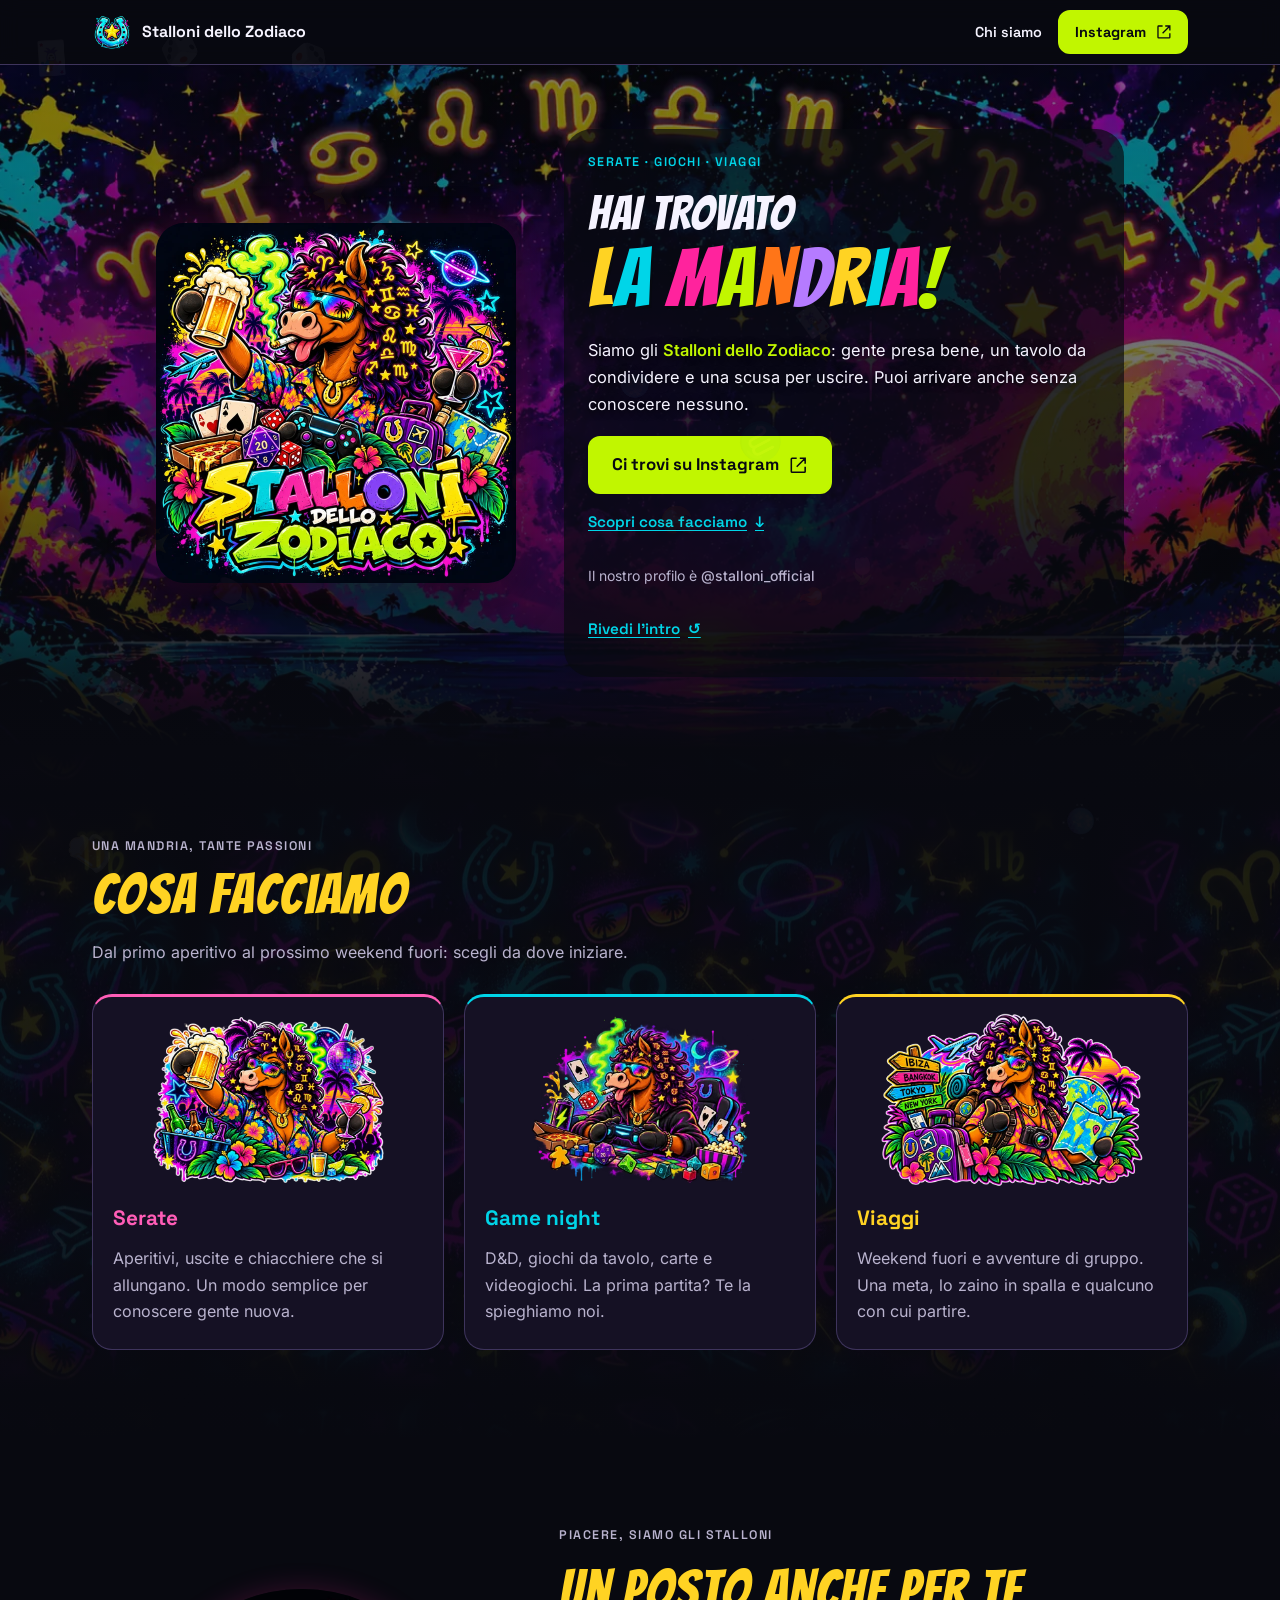
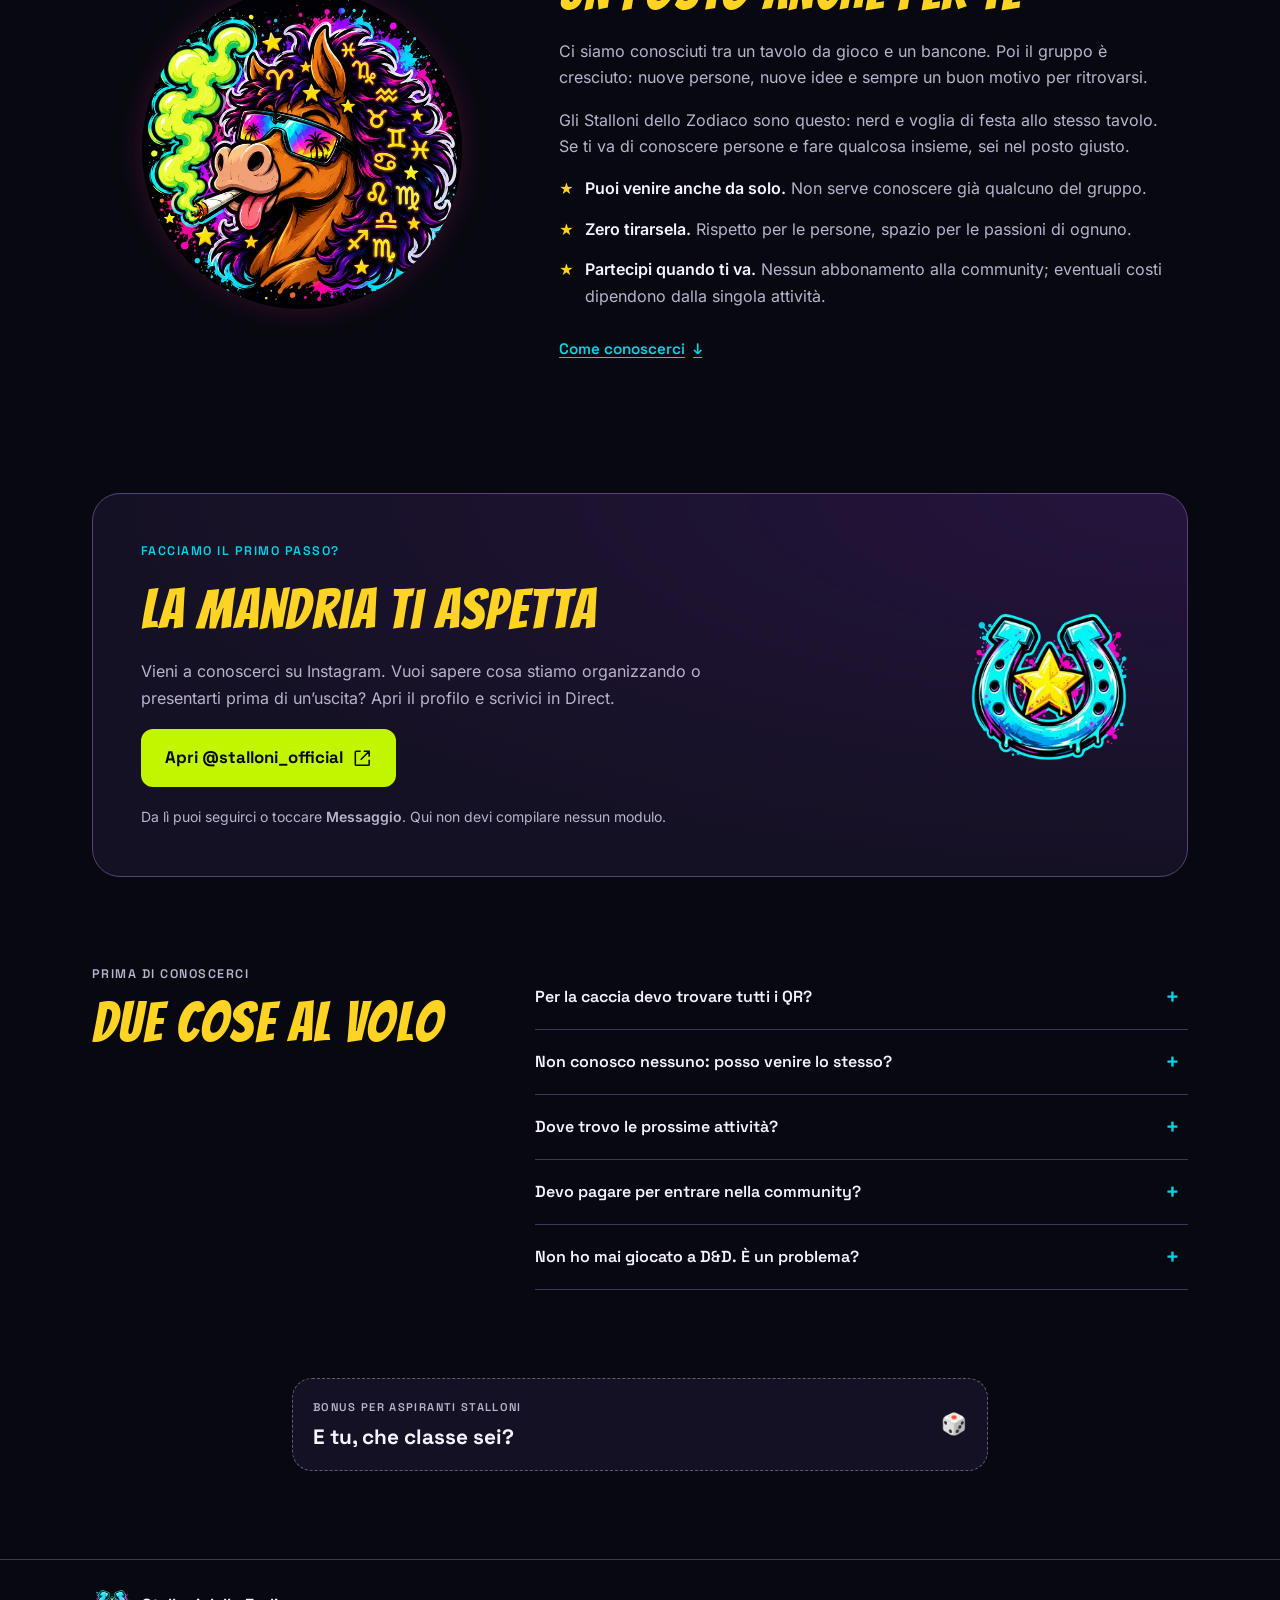
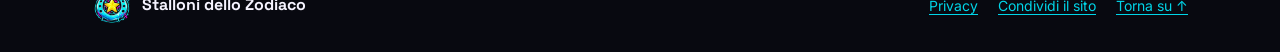
==== commit bd3805ec: "Rendi iconico lo splash degli Stalloni Ripristina rotazione, timbro, tremolio, coriandoli e titolo a" ====
--- a/landing/stallonati/index.html
+++ b/landing/stallonati/index.html
@@ -20,15 +20,26 @@
   <link rel="apple-touch-icon" href="../assets/apple-touch-icon.png">
   <link rel="preload" as="font" type="font/woff2" href="../assets/fonts/bangers-latin-400-normal.woff2" crossorigin>
   <link rel="preload" as="image" href="../assets/brand/logo-completo.webp">
-  <link rel="stylesheet" href="../style.css?v=1ac4c5548995">
+  <link rel="stylesheet" href="../style.css?v=2fa4245e1762">
   <script src="../modules/community.js?v=fa4645176e20" defer></script>
-  <script src="../modules/qr-intro.js?v=5d71629eb20b" defer></script>
+  <script src="../modules/qr-intro.js?v=4f3996e050dd" defer></script>
 </head>
 <body>
 <a class="skip-link" href="#top">Vai al contenuto</a>
   <div class="intro" id="intro" hidden>
-    <img class="intro-logo" src="../assets/brand/logo-completo.webp" width="320" height="320" alt="">
-    <div class="stamp" aria-hidden="true">Hai trovato la mandria!</div>
+    <p class="intro-topline" aria-hidden="true">Savona · Stalloni dello Zodiaco</p>
+    <div class="intro-scene" aria-hidden="true">
+      <div class="intro-grid"></div>
+      <div class="intro-halo"></div>
+      <div class="intro-zodiac">
+        <span style="--n:0">♈</span><span style="--n:1">♉</span><span style="--n:2">♊</span><span style="--n:3">♋</span><span style="--n:4">♌</span><span style="--n:5">♍</span><span style="--n:6">♎</span><span style="--n:7">♏</span><span style="--n:8">♐</span><span style="--n:9">♑</span><span style="--n:10">♒</span><span style="--n:11">♓</span>
+      </div>
+      <div class="intro-composition">
+        <div class="intro-emblem"><img class="intro-logo" src="../assets/brand/logo-completo.webp" width="320" height="320" alt=""></div>
+        <div class="stamp"><span class="stamp-kicker">Sei stato</span><span class="stamp-word">Stallonato</span></div>
+        <p class="intro-tagline">Benvenuto nella mandria.</p>
+      </div>
+    </div>
     <button class="intro-skip" id="introSkip" type="button">Salta intro <span aria-hidden="true">→</span></button>
   </div>
   <header class="site-header">
@@ -51,6 +62,7 @@
           <p class="hero-sub">Siamo gli <strong>Stalloni dello Zodiaco</strong>: gente presa bene, un tavolo da condividere e una scusa per uscire. Puoi arrivare anche senza conoscere nessuno.</p>
           <div class="hero-actions"><a class="button button-primary button-large" href="https://www.instagram.com/stalloni_official/">Ci trovi su Instagram <svg viewBox="0 0 24 24" fill="none" stroke="currentColor" stroke-width="2" aria-hidden="true"><path d="M14 3h7v7M21 3 10 14M10 3H4a1 1 0 0 0-1 1v16a1 1 0 0 0 1 1h16a1 1 0 0 0 1-1v-6"/></svg></a><a class="text-link" href="#attivita">Scopri cosa facciamo <span aria-hidden="true">↓</span></a></div>
           <p class="hero-note">Il nostro profilo è <strong>@stalloni_official</strong></p>
+          <button class="text-link intro-replay" id="introReplay" type="button" hidden>Rivedi l’intro <span aria-hidden="true">↺</span></button>
         </div>
       </div>
     </section>    <section class="section activities" id="attivita" aria-labelledby="attivita-title">
--- a/landing/style.css
+++ b/landing/style.css
@@ -136,14 +136,39 @@
 .footer-nav button { padding: 0; border: 0; background: none; cursor: pointer; text-decoration: underline; text-underline-offset: .2em; }
 .share-feedback p:not(:empty), .share-feedback .field { margin-top: 16px; }
 .share-feedback input { min-width: 0; width: 100%; min-height: 48px; padding: 12px; border: 1px solid #75678e; border-radius: var(--radius-sm); color: var(--color-text); background: var(--color-surface); }
-/* Intro breve e progressiva: mai un ostacolo quando JS non è disponibile. */
-.intro { position: fixed; inset: 0; z-index: 50; display: grid; place-items: center; background: radial-gradient(circle at 50% 45%,#241245,var(--color-bg) 70%); cursor: pointer; animation: intro-out .25s ease-in 1.55s forwards; }
-.intro-logo { grid-area: 1 / 1; width: min(70vw,320px); border-radius: var(--radius-xl); animation: intro-logo .55s cubic-bezier(.2,1.1,.4,1) both; }
-.stamp { grid-area: 1 / 1; padding: 6px 14px; border: 4px solid var(--color-lime); border-radius: var(--radius-md); color: var(--color-lime); background: #080910dc; font: 400 clamp(1.15rem,5.3vw,3.5rem)/1.2 var(--font-display); letter-spacing: .02em; text-transform: uppercase; white-space: nowrap; transform: rotate(-8deg); animation: stamp .25s ease-out .65s both; }
-.intro-skip { position: absolute; bottom: max(32px,env(safe-area-inset-bottom,0px)); min-height: 48px; padding: 10px 20px; color: var(--color-text); background: var(--color-surface); border: 1px solid #75678e; border-radius: var(--radius-md); cursor: pointer; }
-@keyframes intro-logo { from { transform: scale(.8) rotate(-12deg); opacity: 0; } to { transform: none; opacity: 1; } }
-@keyframes stamp { from { transform: rotate(-8deg) scale(1.3); opacity: 0; } }
-@keyframes intro-out { to { opacity: 0; visibility: hidden; } }
+/* La firma degli Stalloni: orbita neon, mascotte e timbro a impatto. */
+.intro { position: fixed; inset: 0; z-index: 50; overflow: clip; isolation: isolate; background: #080910; cursor: pointer; }
+.intro::before { content: ""; position: absolute; inset: 0; z-index: -1; opacity: .28; background: linear-gradient(#08091075,#080910b0),url("assets/backgrounds/hero-cosmic.webp") center / cover; }
+.intro-topline { position: absolute; top: max(24px,env(safe-area-inset-top,0px)); inset-inline: 20px; text-align: center; color: var(--color-cyan); font: 600 .65rem/1.4 var(--font-heading); letter-spacing: .22em; text-transform: uppercase; }
+.intro-scene { position: absolute; inset: 0; display: grid; place-items: center; }
+.intro-grid { position: absolute; inset: -30%; background-image: linear-gradient(#00d5e80c 1px,transparent 1px),linear-gradient(90deg,#00d5e80c 1px,transparent 1px); background-size: 54px 54px; transform: rotate(-15deg); mask-image: radial-gradient(ellipse,#000,transparent 65%); animation: grid-enter .9s ease-out both; }
+.intro-halo { position: absolute; width: min(125vw,750px); aspect-ratio: 1; border-radius: 50%; background: radial-gradient(circle,#8026ce60 0%,#ff239d20 34%,transparent 66%); box-shadow: inset 0 0 100px #00d5e81a; animation: halo-enter 1s ease-out both; }
+.intro-zodiac { position: absolute; width: min(96vw,550px); aspect-ratio: 1; border: 1px solid #00d5e855; border-radius: 50%; box-shadow: 0 0 35px #00d5e81a,inset 0 0 35px #ff239d18; animation: orbit-enter 1.4s cubic-bezier(.2,.8,.2,1) both; }
+.intro-zodiac::before { content: ""; position: absolute; inset: 20px; border: 1px dashed #b57bff55; border-radius: 50%; }
+.intro-zodiac span { position: absolute; left: 50%; top: 50%; font: 400 clamp(16px,4.5vw,26px)/1 serif; color: var(--color-cyan); text-shadow: 0 0 14px currentColor; transform: translate(-50%,-50%) rotate(calc(var(--n) * 30deg)) translateY(calc(-1 * min(48vw,275px))) rotate(calc(var(--n) * -30deg)); }
+.intro-zodiac span:nth-child(3n) { color: var(--color-pink); }
+.intro-zodiac span:nth-child(3n + 1) { color: var(--color-yellow); }
+.intro-composition { position: relative; display: flex; flex-direction: column; align-items: center; width: 100%; transform: translateY(-8px); }
+.intro-emblem { position: relative; width: min(70vw,320px); }
+.intro-emblem::after { content: ""; position: absolute; inset: -12%; border: 3px solid var(--color-cyan); border-radius: 50%; opacity: 0; box-shadow: 0 0 20px #00d5e880,0 0 60px #ff239d50; animation: impact-ring .8s ease-out 1.15s both; }
+.intro-logo { width: 100%; border-radius: var(--radius-xl); box-shadow: 0 0 50px #ff239d40,0 24px 80px #0009; animation: intro-logo .95s cubic-bezier(.2,1.25,.4,1) both; }
+.stamp { position: relative; display: grid; justify-items: center; gap: 3px; margin-top: -12px; padding: 10px 24px 12px; max-width: calc(100vw - 44px); color: #080910; background: var(--color-lime); border: 3px solid #080910; outline: 2px solid #f5f3ff; border-radius: 4px; box-shadow: 7px 7px 0 #ff239d,-5px -5px 0 #00d5e8,0 16px 70px #000b; transform: rotate(-8deg); text-transform: uppercase; animation: stamp .35s cubic-bezier(.5,0,.7,1.35) .95s both; }
+.stamp-kicker { font: 700 clamp(.7rem,2.8vw,.9rem)/1 var(--font-heading); letter-spacing: .3em; padding-left: .3em; }
+.stamp-word { font: 400 clamp(2.65rem,15vw,5.7rem)/.95 var(--font-display); letter-spacing: .025em; white-space: nowrap; }
+.intro-tagline { margin-top: 28px; color: var(--color-text); text-align: center; font: 600 clamp(.7rem,2.7vw,.9rem)/1.5 var(--font-heading); text-transform: uppercase; letter-spacing: .16em; animation: tagline-enter .45s ease-out 1.3s both; }
+.intro-skip { position: absolute; z-index: 2; bottom: max(24px,env(safe-area-inset-bottom,0px)); left: 50%; transform: translateX(-50%); display: inline-flex; gap: 20px; align-items: center; min-height: 48px; padding: 10px 18px; color: var(--color-text); background: #080910d9; border: 1px solid #75678e; border-radius: 100px; font: 500 .85rem var(--font-heading); cursor: pointer; }
+.intro.skip { animation: intro-out .3s ease-in forwards; }
+.intro.shake .intro-scene { animation: shake .45s cubic-bezier(.36,.07,.19,.97); }
+@keyframes intro-logo { from { transform: scale(0) rotate(-540deg); opacity: 0; } to { transform: none; opacity: 1; } }
+@keyframes stamp { from { transform: rotate(-8deg) scale(4); opacity: 0; } to { transform: rotate(-8deg) scale(1); opacity: 1; } }
+@keyframes intro-out { to { opacity: 0; visibility: hidden; transform: scale(1.04); } }
+@keyframes orbit-enter { from { transform: scale(.35) rotate(-70deg); opacity: 0; } to { transform: scale(1) rotate(8deg); opacity: .8; } }
+@keyframes grid-enter { from { transform: rotate(-15deg) scale(1.3); opacity: 0; } }
+@keyframes halo-enter { from { transform: scale(.4); opacity: 0; } }
+@keyframes impact-ring { 0% { transform: scale(.5); opacity: 0; } 15% { opacity: .8; } 100% { transform: scale(1.8); opacity: 0; } }
+@keyframes tagline-enter { from { transform: translateY(12px); opacity: 0; letter-spacing: .3em; } }
+@keyframes shake { 10%,90% { transform: translate(-2px,1px); } 20%,80% { transform: translate(5px,-3px); } 30%,50%,70% { transform: translate(-7px,4px) rotate(-.8deg); } 40%,60% { transform: translate(7px,-4px) rotate(.8deg); } }
+@media (max-height: 580px) { .intro-emblem { width: min(40vh,220px); } .stamp-word { font-size: min(10vw,12vh); } .intro-tagline { margin-top: 20px; } .intro-composition { transform: translateY(-6px); } }
 .confetti { position: fixed; inset: 0; width: 100%; height: 100%; z-index: 60; pointer-events: none; }
 .legal { max-width: 760px; padding-block: 28px 64px; }
 .legal h1 { margin-block: 24px 16px; }
@@ -185,3 +210,9 @@
 .hunt-steps p { color: var(--color-text-muted); }
 .hunt-note { display: flex; align-items: center; justify-content: space-between; flex-wrap: wrap; gap: 20px; padding-top: 24px; border-top: 1px solid var(--color-line); }
 @media (max-width: 767px) { .hunt-steps { grid-template-columns: 1fr; gap: 24px; } }
+
+.title-enter .ch { animation: bounce .6s cubic-bezier(.3,1.8,.5,1) both; animation-delay: calc(var(--i) * 50ms + 150ms); }
+@keyframes bounce { from { transform: translateY(-50px) scale(.4); opacity: 0; } }
+.intro-replay { border: 0; padding: 0; background: none; color: var(--color-cyan); text-decoration: underline; text-underline-offset: .2em; cursor: pointer; }
+/* Queste regole seguono anche le animazioni ripristinate. */
+@media (prefers-reduced-motion: reduce) { .intro, .intro-replay { display: none; } .title-enter .ch { animation: none; } }
